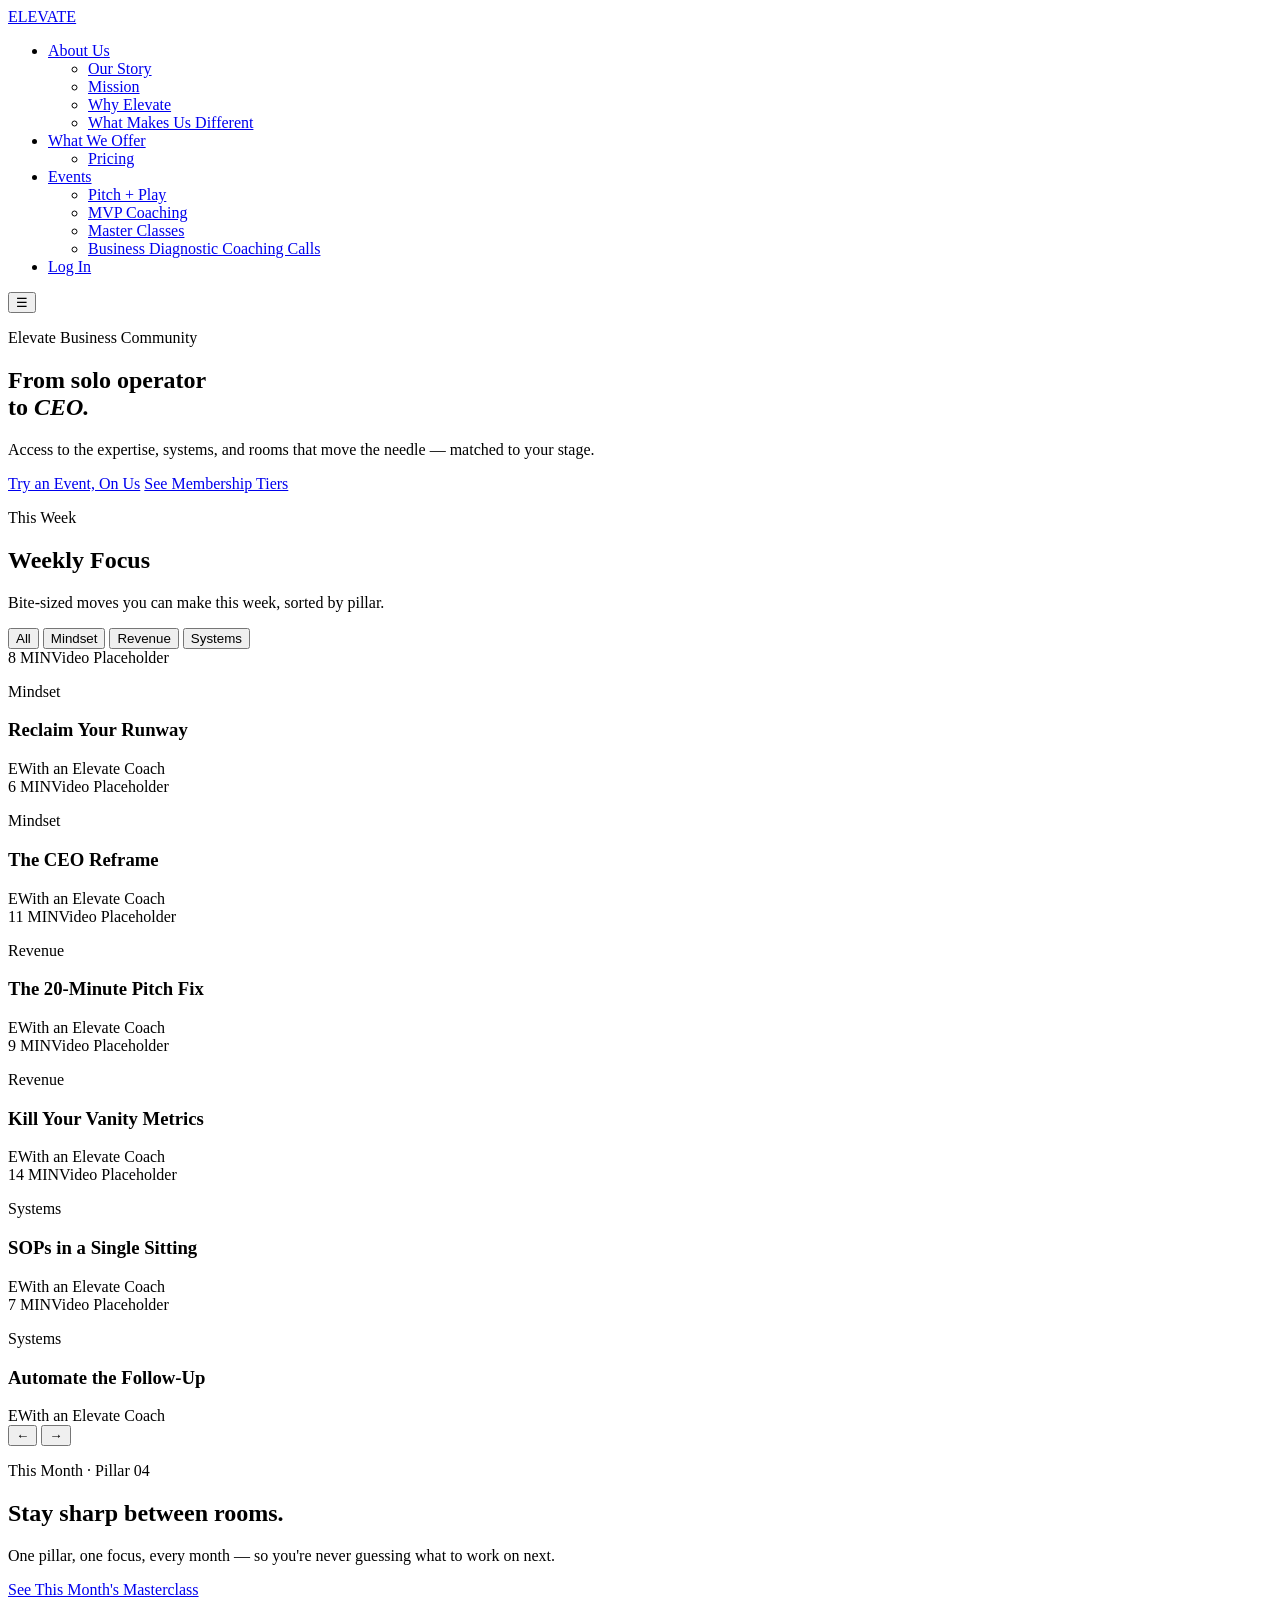
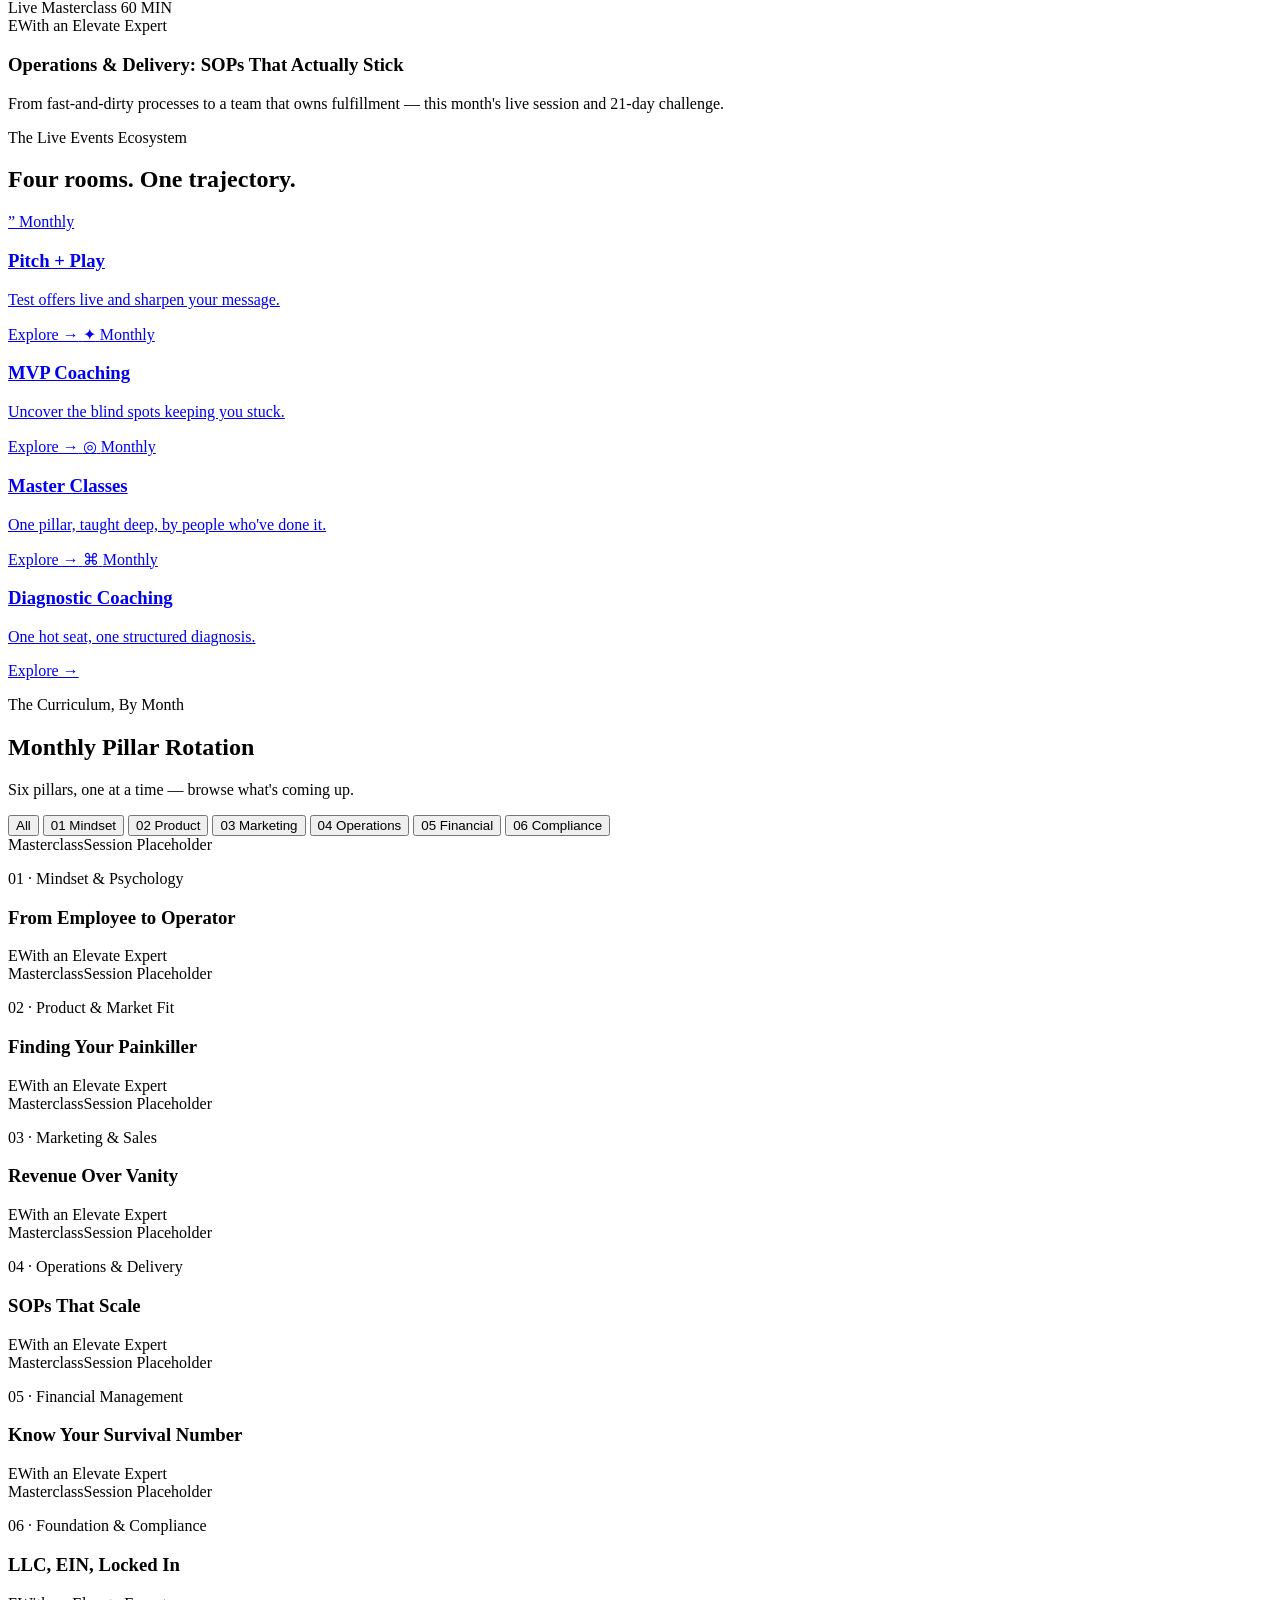
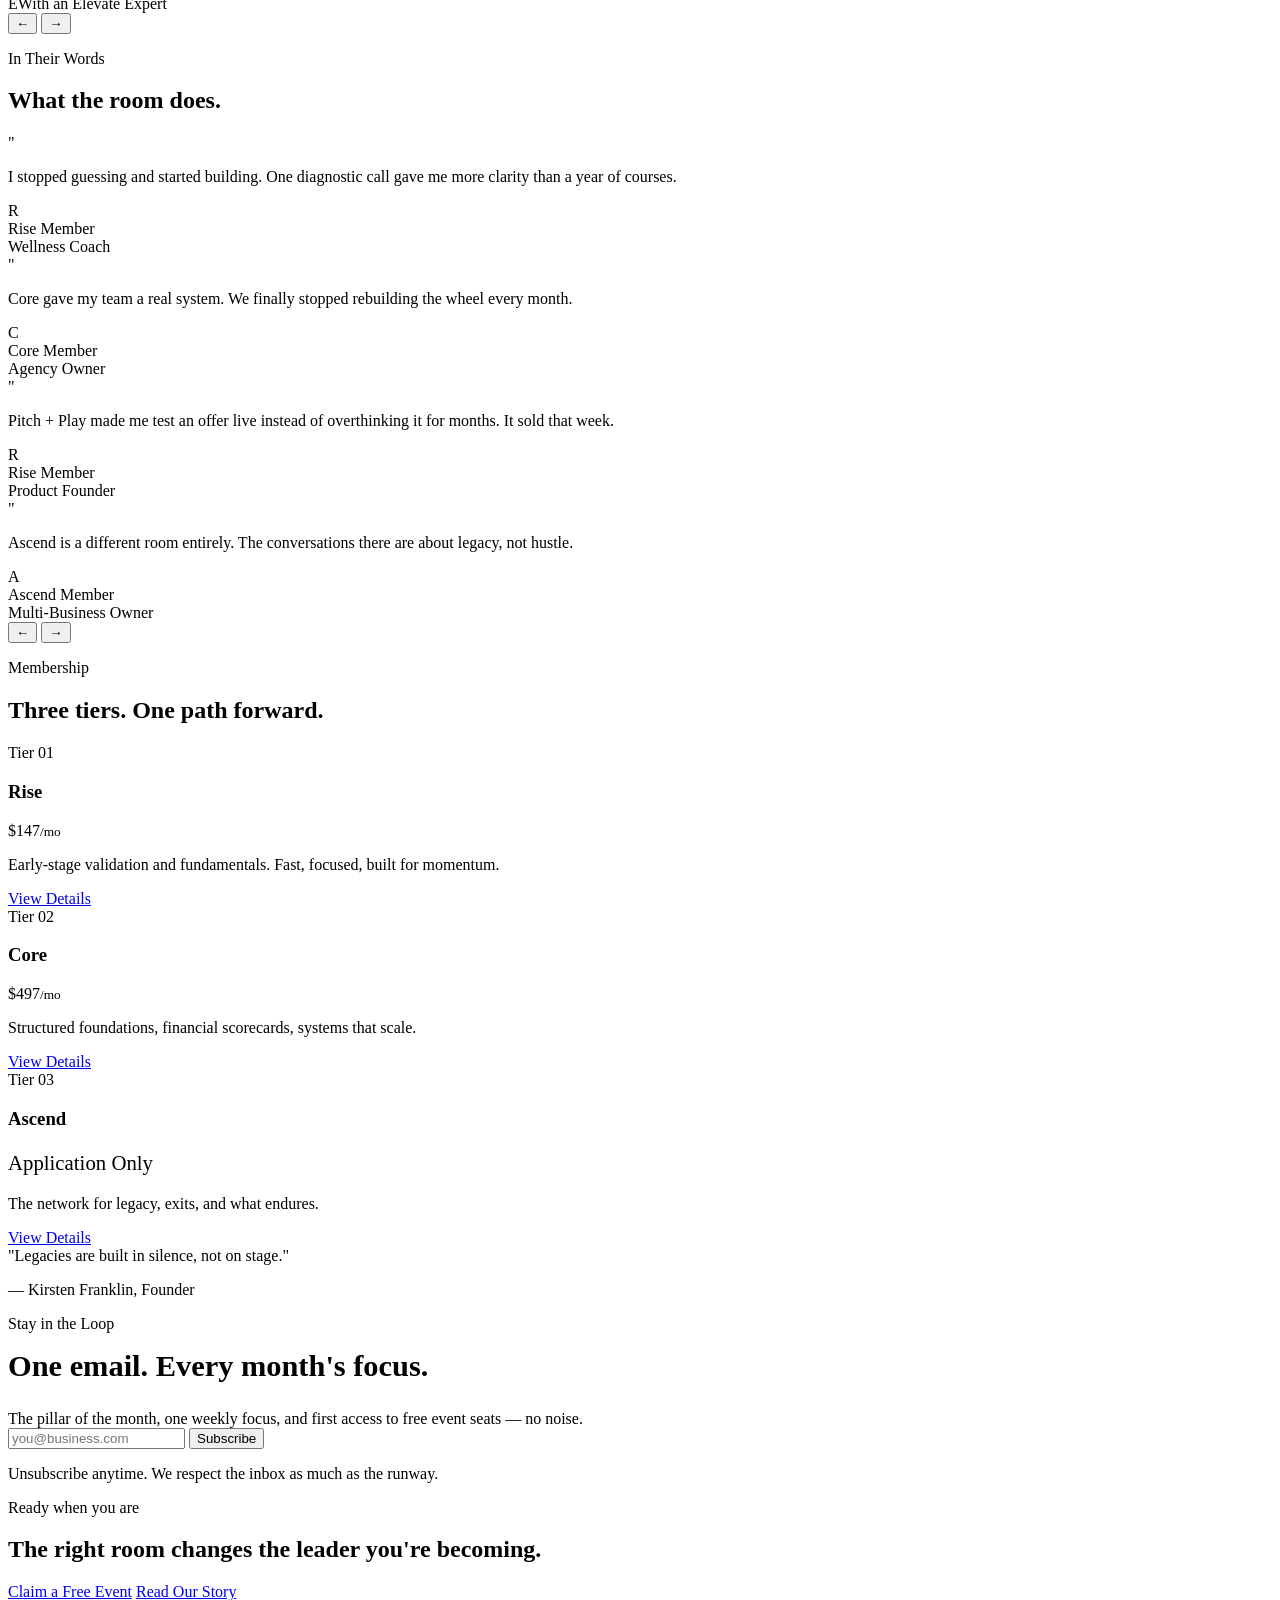
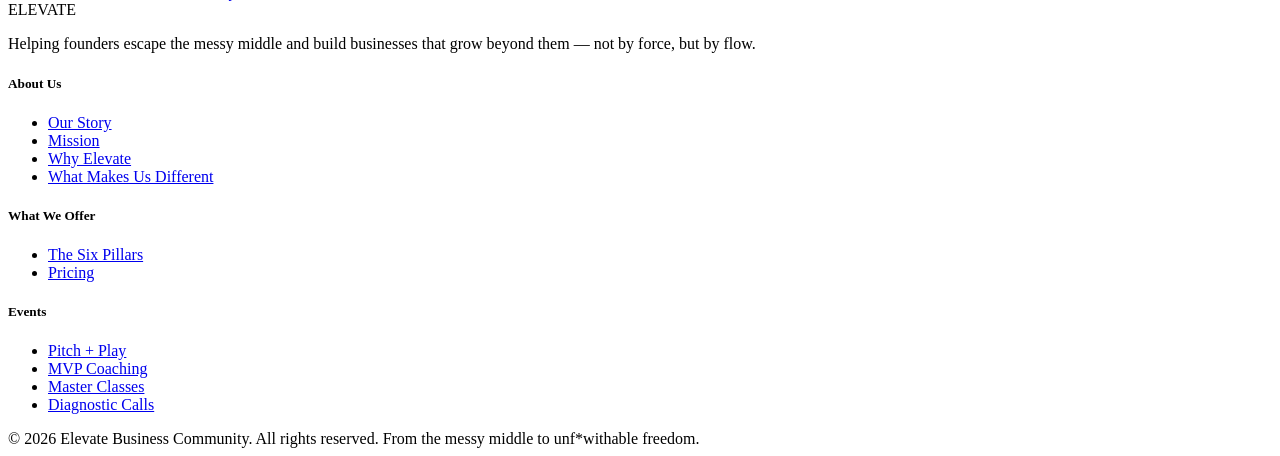
==== index.html @ 9ea92364 "Add files via upload" ====
<!DOCTYPE html>
<html lang="en">
<head>
<meta charset="UTF-8">
<meta name="viewport" content="width=device-width, initial-scale=1.0">
<title>Elevate Business Community — From Solo Operator to CEO</title>
<link rel="stylesheet" href="css/style.css">
</head>
<body>

<header>
  <nav>
    <a href="index.html" class="logo">ELEVATE</a>
    <ul class="nav-links">
      <li class="dropdown"><a href="about.html">About Us</a>
        <ul class="dropdown-menu">
          <li><a href="about.html#our-story">Our Story</a></li>
          <li><a href="about.html#mission">Mission</a></li>
          <li><a href="about.html#why-elevate">Why Elevate</a></li>
          <li><a href="about.html#what-makes-us-different">What Makes Us Different</a></li>
        </ul>
      </li>
      <li class="dropdown"><a href="offer.html">What We Offer</a>
        <ul class="dropdown-menu">
          <li><a href="offer.html#pricing">Pricing</a></li>
        </ul>
      </li>
      <li class="dropdown"><a href="events.html">Events</a>
        <ul class="dropdown-menu">
          <li><a href="events.html#pitch-play">Pitch + Play</a></li>
          <li><a href="events.html#mvp-coaching">MVP Coaching</a></li>
          <li><a href="events.html#master-classes">Master Classes</a></li>
          <li><a href="events.html#diagnostic-calls">Business Diagnostic Coaching Calls</a></li>
        </ul>
      </li>
      <li class="nav-right"><a href="login.html" class="btn btn-outline">Log In</a></li>
    </ul>
    <button class="mobile-toggle" aria-label="Toggle menu">☰</button>
  </nav>
</header>

<!-- HERO -->
<section class="hero">
  <div class="wrap">
    <p class="eyebrow hero-eyebrow">Elevate Business Community</p>
    <h1>From solo operator<br> to <em>CEO.</em></h1>
    <p class="hero-lede">Access to the expertise, systems, and rooms that move the needle — matched to your stage.</p>
    <div class="hero-cta">
      <a href="events.html" class="btn btn-gold">Try an Event, On Us</a>
      <a href="offer.html#pricing" class="btn btn-outline">See Membership Tiers</a>
    </div>
  </div>
</section>

<!-- WEEKLY FOCUS (carousel, screenshot-1 inspired) -->
<section class="section-depth reveal">
  <div class="wrap">
    <div class="section-head tight">
      <p class="eyebrow">This Week</p>
      <h2>Weekly Focus</h2>
      <p class="lede-short">Bite-sized moves you can make this week, sorted by pillar.</p>
    </div>

    <div class="pill-row" data-pill-group="weekly">
      <button class="pill active" data-filter="all">All</button>
      <button class="pill" data-filter="mindset">Mindset</button>
      <button class="pill" data-filter="revenue">Revenue</button>
      <button class="pill" data-filter="systems">Systems</button>
    </div>

    <div class="carousel-shell" data-carousel>
      <div class="carousel-track">
        <div class="media-card" data-belongs-to="weekly" data-category="mindset">
          <div class="media-thumb"><span class="media-badge">8 MIN</span><span>Video Placeholder</span></div>
          <div class="media-body">
            <p class="media-eyebrow">Mindset</p>
            <h3 class="media-title">Reclaim Your Runway</h3>
            <div class="media-person"><span class="avatar-dot">E</span><span class="p-name">With an Elevate Coach</span></div>
          </div>
        </div>
        <div class="media-card" data-belongs-to="weekly" data-category="mindset">
          <div class="media-thumb"><span class="media-badge">6 MIN</span><span>Video Placeholder</span></div>
          <div class="media-body">
            <p class="media-eyebrow">Mindset</p>
            <h3 class="media-title">The CEO Reframe</h3>
            <div class="media-person"><span class="avatar-dot">E</span><span class="p-name">With an Elevate Coach</span></div>
          </div>
        </div>
        <div class="media-card" data-belongs-to="weekly" data-category="revenue">
          <div class="media-thumb"><span class="media-badge">11 MIN</span><span>Video Placeholder</span></div>
          <div class="media-body">
            <p class="media-eyebrow">Revenue</p>
            <h3 class="media-title">The 20-Minute Pitch Fix</h3>
            <div class="media-person"><span class="avatar-dot">E</span><span class="p-name">With an Elevate Coach</span></div>
          </div>
        </div>
        <div class="media-card" data-belongs-to="weekly" data-category="revenue">
          <div class="media-thumb"><span class="media-badge">9 MIN</span><span>Video Placeholder</span></div>
          <div class="media-body">
            <p class="media-eyebrow">Revenue</p>
            <h3 class="media-title">Kill Your Vanity Metrics</h3>
            <div class="media-person"><span class="avatar-dot">E</span><span class="p-name">With an Elevate Coach</span></div>
          </div>
        </div>
        <div class="media-card" data-belongs-to="weekly" data-category="systems">
          <div class="media-thumb"><span class="media-badge">14 MIN</span><span>Video Placeholder</span></div>
          <div class="media-body">
            <p class="media-eyebrow">Systems</p>
            <h3 class="media-title">SOPs in a Single Sitting</h3>
            <div class="media-person"><span class="avatar-dot">E</span><span class="p-name">With an Elevate Coach</span></div>
          </div>
        </div>
        <div class="media-card" data-belongs-to="weekly" data-category="systems">
          <div class="media-thumb"><span class="media-badge">7 MIN</span><span>Video Placeholder</span></div>
          <div class="media-body">
            <p class="media-eyebrow">Systems</p>
            <h3 class="media-title">Automate the Follow-Up</h3>
            <div class="media-person"><span class="avatar-dot">E</span><span class="p-name">With an Elevate Coach</span></div>
          </div>
        </div>
      </div>
      <div class="carousel-nav">
        <button class="car-btn car-prev" aria-label="Scroll left">←</button>
        <button class="car-btn car-next" aria-label="Scroll right">→</button>
      </div>
    </div>
  </div>
</section>

<!-- MONTHLY SPOTLIGHT (split, screenshot-2 inspired) -->
<section class="section-dark reveal">
  <div class="wrap spotlight">
    <div class="spotlight-copy">
      <p class="eyebrow">This Month · Pillar 04</p>
      <h2>Stay sharp between rooms.</h2>
      <p>One pillar, one focus, every month — so you're never guessing what to work on next.</p>
      <a href="events.html#master-classes" class="btn btn-outline" style="margin-top:26px;">See This Month's Masterclass</a>
    </div>
    <div class="spotlight-card">
      <div class="spotlight-visual">
        <div class="spotlight-tags">
          <span class="tag-chip">Live Masterclass</span>
          <span class="tag-chip ghost">60 MIN</span>
        </div>
      </div>
      <div class="spotlight-info">
        <div class="media-person"><span class="avatar-dot">E</span><span class="p-name">With an Elevate Expert</span></div>
        <h3>Operations &amp; Delivery: SOPs That Actually Stick</h3>
        <p>From fast-and-dirty processes to a team that owns fulfillment — this month's live session and 21-day challenge.</p>
      </div>
    </div>
  </div>
</section>

<!-- EVENT MOSAIC -->
<section class="section-depth reveal">
  <div class="wrap">
    <div class="section-head tight">
      <p class="eyebrow">The Live Events Ecosystem</p>
      <h2>Four rooms. One trajectory.</h2>
    </div>

    <div class="mosaic">
      <a href="events.html#pitch-play" class="mosaic-card">
        <span class="mosaic-glyph">”</span>
        <span class="eyebrow m-eyebrow">Monthly</span>
        <h3>Pitch + Play</h3>
        <p>Test offers live and sharpen your message.</p>
        <span class="m-link">Explore →</span>
      </a>
      <a href="events.html#mvp-coaching" class="mosaic-card">
        <span class="mosaic-glyph">✦</span>
        <span class="eyebrow m-eyebrow">Monthly</span>
        <h3>MVP Coaching</h3>
        <p>Uncover the blind spots keeping you stuck.</p>
        <span class="m-link">Explore →</span>
      </a>
      <a href="events.html#master-classes" class="mosaic-card">
        <span class="mosaic-glyph">◎</span>
        <span class="eyebrow m-eyebrow">Monthly</span>
        <h3>Master Classes</h3>
        <p>One pillar, taught deep, by people who've done it.</p>
        <span class="m-link">Explore →</span>
      </a>
      <a href="events.html#diagnostic-calls" class="mosaic-card">
        <span class="mosaic-glyph">⌘</span>
        <span class="eyebrow m-eyebrow">Monthly</span>
        <h3>Diagnostic Coaching</h3>
        <p>One hot seat, one structured diagnosis.</p>
        <span class="m-link">Explore →</span>
      </a>
    </div>
  </div>
</section>

<!-- MONTHLY PILLAR CAROUSEL (screenshot-3 inspired) -->
<section class="section-mist reveal">
  <div class="wrap">
    <div class="section-head tight">
      <p class="eyebrow">The Curriculum, By Month</p>
      <h2>Monthly Pillar Rotation</h2>
      <p class="lede-short">Six pillars, one at a time — browse what's coming up.</p>
    </div>

    <div class="pill-row" data-pill-group="pillars">
      <button class="pill active" data-filter="all">All</button>
      <button class="pill" data-filter="p1">01 Mindset</button>
      <button class="pill" data-filter="p2">02 Product</button>
      <button class="pill" data-filter="p3">03 Marketing</button>
      <button class="pill" data-filter="p4">04 Operations</button>
      <button class="pill" data-filter="p5">05 Financial</button>
      <button class="pill" data-filter="p6">06 Compliance</button>
    </div>

    <div class="carousel-shell" data-carousel>
      <div class="carousel-track">
        <div class="media-card" data-belongs-to="pillars" data-category="p1">
          <div class="media-thumb"><span class="media-badge">Masterclass</span><span>Session Placeholder</span></div>
          <div class="media-body"><p class="media-eyebrow">01 · Mindset &amp; Psychology</p><h3 class="media-title">From Employee to Operator</h3><div class="media-person"><span class="avatar-dot">E</span><span class="p-name">With an Elevate Expert</span></div></div>
        </div>
        <div class="media-card" data-belongs-to="pillars" data-category="p2">
          <div class="media-thumb"><span class="media-badge">Masterclass</span><span>Session Placeholder</span></div>
          <div class="media-body"><p class="media-eyebrow">02 · Product &amp; Market Fit</p><h3 class="media-title">Finding Your Painkiller</h3><div class="media-person"><span class="avatar-dot">E</span><span class="p-name">With an Elevate Expert</span></div></div>
        </div>
        <div class="media-card" data-belongs-to="pillars" data-category="p3">
          <div class="media-thumb"><span class="media-badge">Masterclass</span><span>Session Placeholder</span></div>
          <div class="media-body"><p class="media-eyebrow">03 · Marketing &amp; Sales</p><h3 class="media-title">Revenue Over Vanity</h3><div class="media-person"><span class="avatar-dot">E</span><span class="p-name">With an Elevate Expert</span></div></div>
        </div>
        <div class="media-card" data-belongs-to="pillars" data-category="p4">
          <div class="media-thumb"><span class="media-badge">Masterclass</span><span>Session Placeholder</span></div>
          <div class="media-body"><p class="media-eyebrow">04 · Operations &amp; Delivery</p><h3 class="media-title">SOPs That Scale</h3><div class="media-person"><span class="avatar-dot">E</span><span class="p-name">With an Elevate Expert</span></div></div>
        </div>
        <div class="media-card" data-belongs-to="pillars" data-category="p5">
          <div class="media-thumb"><span class="media-badge">Masterclass</span><span>Session Placeholder</span></div>
          <div class="media-body"><p class="media-eyebrow">05 · Financial Management</p><h3 class="media-title">Know Your Survival Number</h3><div class="media-person"><span class="avatar-dot">E</span><span class="p-name">With an Elevate Expert</span></div></div>
        </div>
        <div class="media-card" data-belongs-to="pillars" data-category="p6">
          <div class="media-thumb"><span class="media-badge">Masterclass</span><span>Session Placeholder</span></div>
          <div class="media-body"><p class="media-eyebrow">06 · Foundation &amp; Compliance</p><h3 class="media-title">LLC, EIN, Locked In</h3><div class="media-person"><span class="avatar-dot">E</span><span class="p-name">With an Elevate Expert</span></div></div>
        </div>
      </div>
      <div class="carousel-nav">
        <button class="car-btn car-prev" aria-label="Scroll left">←</button>
        <button class="car-btn car-next" aria-label="Scroll right">→</button>
      </div>
    </div>
  </div>
</section>

<!-- TESTIMONIALS -->
<section class="section-dark reveal">
  <div class="wrap">
    <div class="section-head tight">
      <p class="eyebrow">In Their Words</p>
      <h2>What the room does.</h2>
    </div>
    <div class="carousel-shell" data-carousel>
      <div class="carousel-track">
        <div class="testi-card">
          <span class="testi-mark">"</span>
          <p class="quote">I stopped guessing and started building. One diagnostic call gave me more clarity than a year of courses.</p>
          <div class="testi-person"><span class="avatar-dot">R</span><div><div class="p-name">Rise Member</div><div class="p-role">Wellness Coach</div></div></div>
        </div>
        <div class="testi-card">
          <span class="testi-mark">"</span>
          <p class="quote">Core gave my team a real system. We finally stopped rebuilding the wheel every month.</p>
          <div class="testi-person"><span class="avatar-dot">C</span><div><div class="p-name">Core Member</div><div class="p-role">Agency Owner</div></div></div>
        </div>
        <div class="testi-card">
          <span class="testi-mark">"</span>
          <p class="quote">Pitch + Play made me test an offer live instead of overthinking it for months. It sold that week.</p>
          <div class="testi-person"><span class="avatar-dot">R</span><div><div class="p-name">Rise Member</div><div class="p-role">Product Founder</div></div></div>
        </div>
        <div class="testi-card">
          <span class="testi-mark">"</span>
          <p class="quote">Ascend is a different room entirely. The conversations there are about legacy, not hustle.</p>
          <div class="testi-person"><span class="avatar-dot">A</span><div><div class="p-name">Ascend Member</div><div class="p-role">Multi-Business Owner</div></div></div>
        </div>
      </div>
      <div class="carousel-nav">
        <button class="car-btn car-prev" aria-label="Scroll left">←</button>
        <button class="car-btn car-next" aria-label="Scroll right">→</button>
      </div>
    </div>
  </div>
</section>

<!-- TIERS SNAPSHOT -->
<section class="section-depth reveal">
  <div class="wrap">
    <div class="section-head tight">
      <p class="eyebrow">Membership</p>
      <h2>Three tiers. One path forward.</h2>
    </div>

    <div class="tiers">
      <div class="tier-card">
        <span class="tier-num">Tier 01</span>
        <h3>Rise</h3>
        <p class="tier-price">$147<small>/mo</small></p>
        <p class="tier-desc">Early-stage validation and fundamentals. Fast, focused, built for momentum.</p>
        <a href="offer.html#pricing" class="btn btn-outline">View Details</a>
      </div>
      <div class="tier-card featured">
        <span class="tier-num">Tier 02</span>
        <h3>Core</h3>
        <p class="tier-price">$497<small>/mo</small></p>
        <p class="tier-desc">Structured foundations, financial scorecards, systems that scale.</p>
        <a href="offer.html#pricing" class="btn btn-gold">View Details</a>
      </div>
      <div class="tier-card">
        <span class="tier-num">Tier 03</span>
        <h3>Ascend</h3>
        <p class="tier-price" style="font-size:1.3rem;">Application Only</p>
        <p class="tier-desc">The network for legacy, exits, and what endures.</p>
        <a href="offer.html#pricing" class="btn btn-outline">View Details</a>
      </div>
    </div>
  </div>
</section>

<!-- QUOTE -->
<section class="quote-band reveal">
  <div class="wrap">
    <span class="quote-script">"Legacies are built in silence, not on stage."</span>
    <p class="attribution">— Kirsten Franklin, Founder</p>
  </div>
</section>

<!-- NEWSLETTER -->
<section class="newsletter reveal">
  <div class="wrap newsletter-inner">
    <p class="eyebrow">Stay in the Loop</p>
    <h2 style="margin-top:14px; font-size:1.9rem;">One email. Every month's focus.</h2>
    <p class="lede-short" style="margin:14px auto 0;">The pillar of the month, one weekly focus, and first access to free event seats — no noise.</p>
    <form class="newsletter-form" onsubmit="return false;">
      <input type="email" placeholder="you@business.com" required aria-label="Email address">
      <button type="submit" class="btn btn-gold">Subscribe</button>
    </form>
    <p class="newsletter-note">Unsubscribe anytime. We respect the inbox as much as the runway.</p>
  </div>
</section>

<!-- CTA -->
<section class="cta-band reveal">
  <div class="wrap">
    <p class="eyebrow">Ready when you are</p>
    <h2>The right room changes the leader you're becoming.</h2>
    <div class="cta-buttons">
      <a href="events.html" class="btn btn-gold">Claim a Free Event</a>
      <a href="about.html#our-story" class="btn btn-outline">Read Our Story</a>
    </div>
  </div>
</section>

<footer>
  <div class="wrap">
    <div class="footer-grid">
      <div>
        <div class="footer-logo">ELEVATE</div>
        <p class="footer-tag">Helping founders escape the messy middle and build businesses that grow beyond them — not by force, but by flow.</p>
      </div>
      <div class="footer-col">
        <h5>About Us</h5>
        <ul>
          <li><a href="about.html#our-story">Our Story</a></li>
          <li><a href="about.html#mission">Mission</a></li>
          <li><a href="about.html#why-elevate">Why Elevate</a></li>
          <li><a href="about.html#what-makes-us-different">What Makes Us Different</a></li>
        </ul>
      </div>
      <div class="footer-col">
        <h5>What We Offer</h5>
        <ul>
          <li><a href="offer.html">The Six Pillars</a></li>
          <li><a href="offer.html#pricing">Pricing</a></li>
        </ul>
      </div>
      <div class="footer-col">
        <h5>Events</h5>
        <ul>
          <li><a href="events.html#pitch-play">Pitch + Play</a></li>
          <li><a href="events.html#mvp-coaching">MVP Coaching</a></li>
          <li><a href="events.html#master-classes">Master Classes</a></li>
          <li><a href="events.html#diagnostic-calls">Diagnostic Calls</a></li>
        </ul>
      </div>
    </div>
    <div class="footer-bottom">
      <span>© 2026 Elevate Business Community. All rights reserved.</span>
      <span>From the messy middle to unf*withable freedom.</span>
    </div>
  </div>
</footer>

<script src="js/main.js"></script>
</body>
</html>
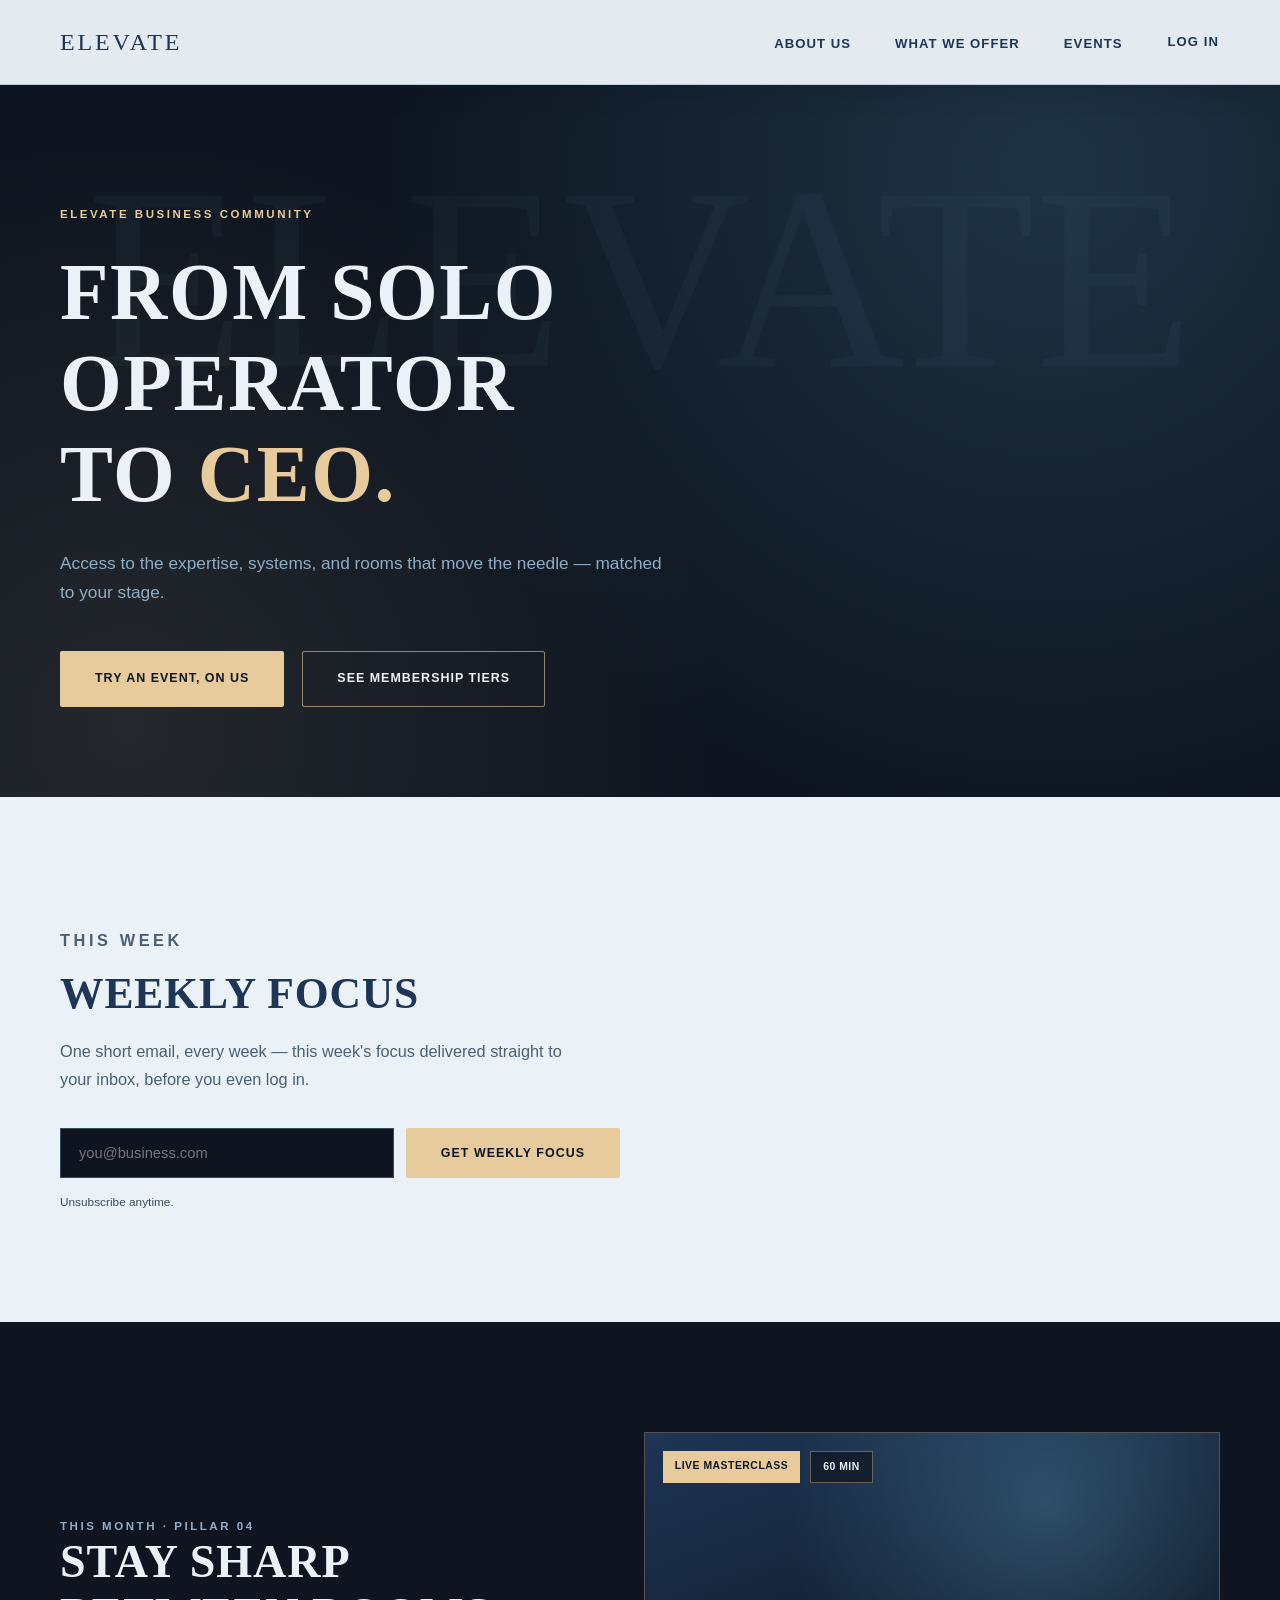
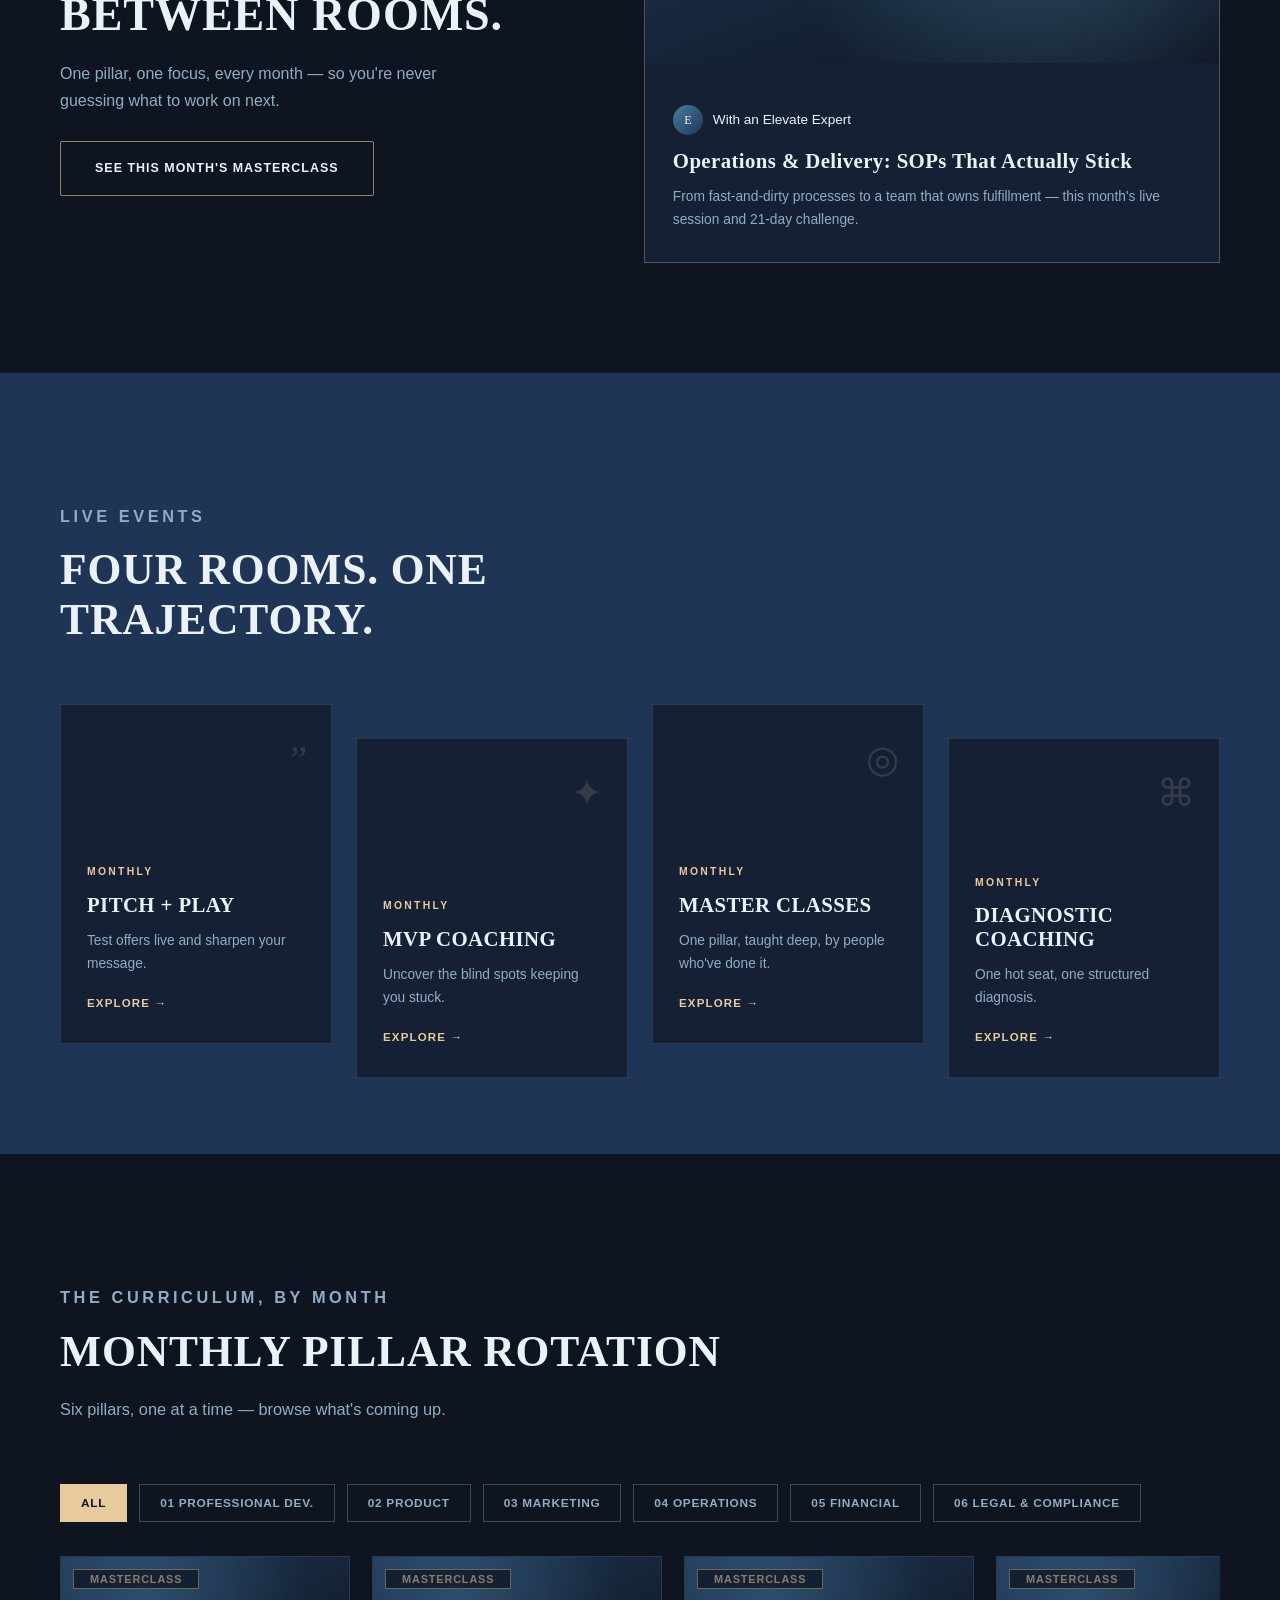
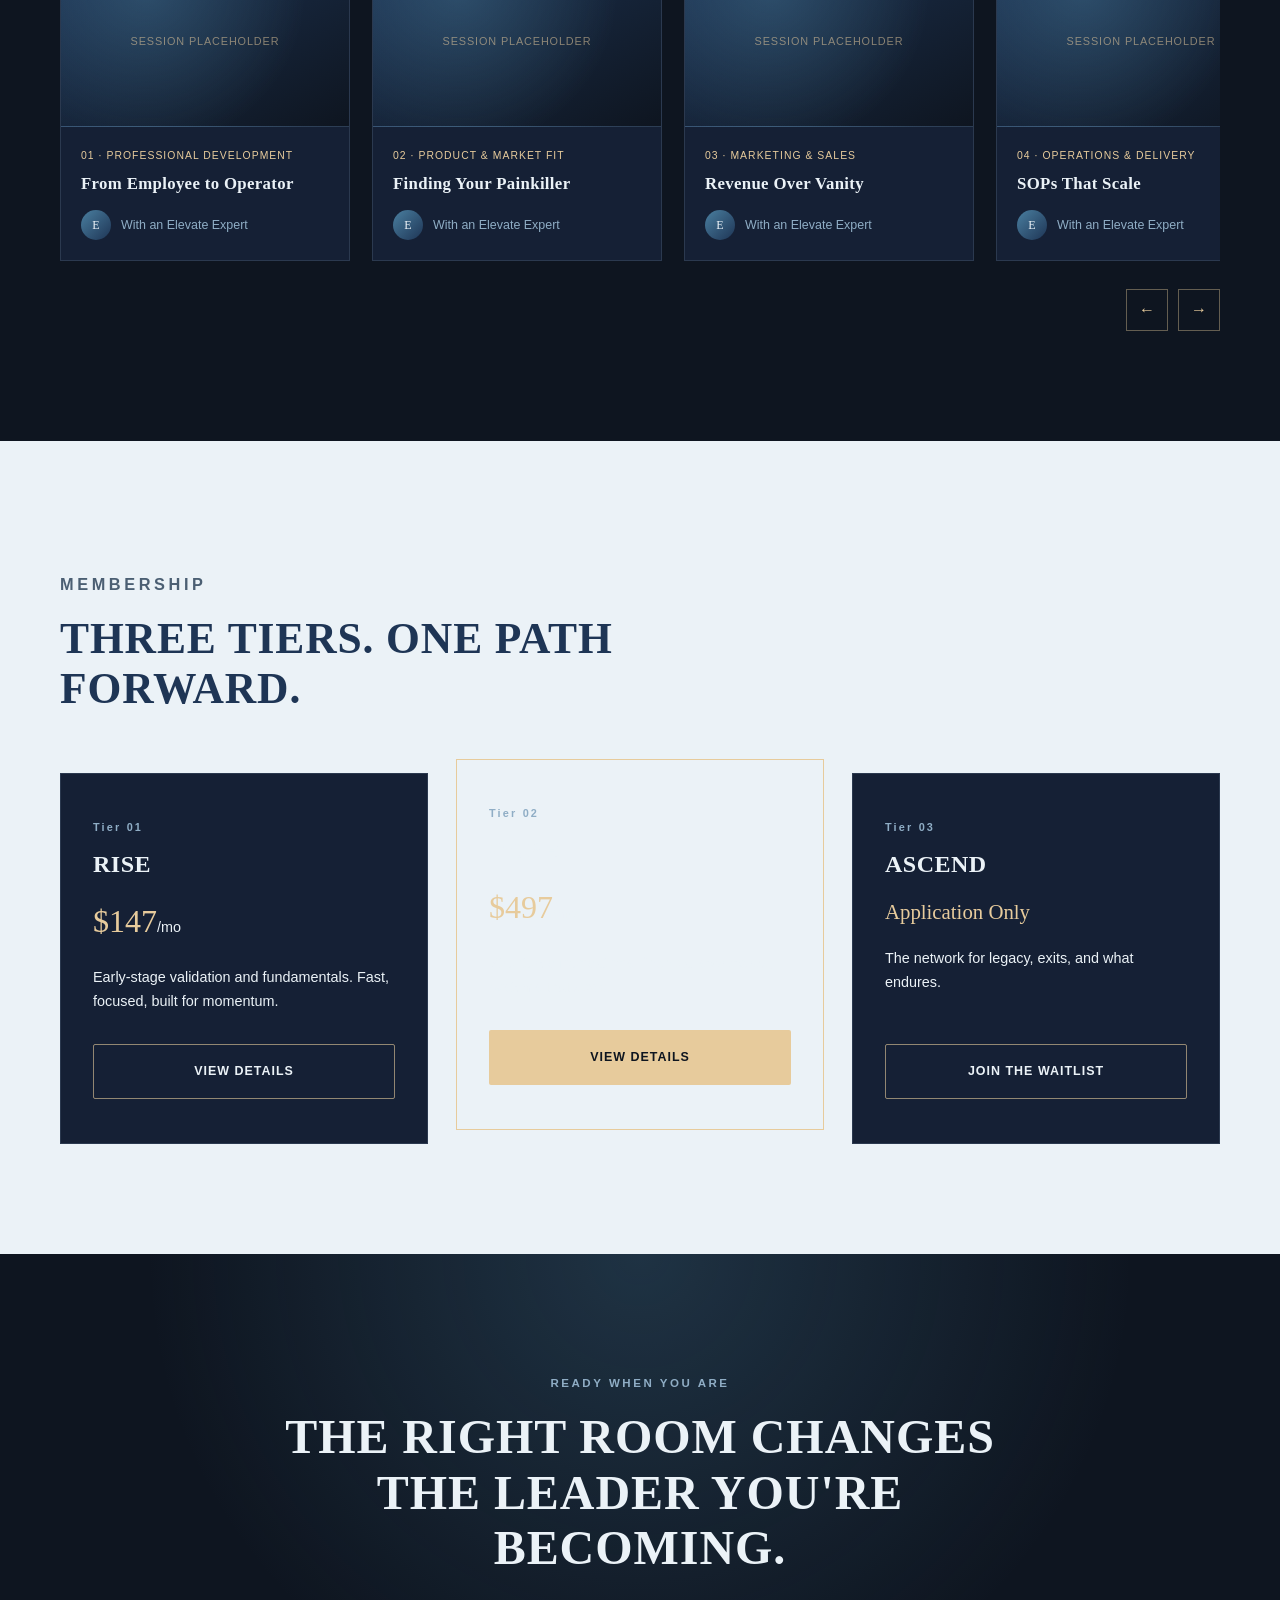
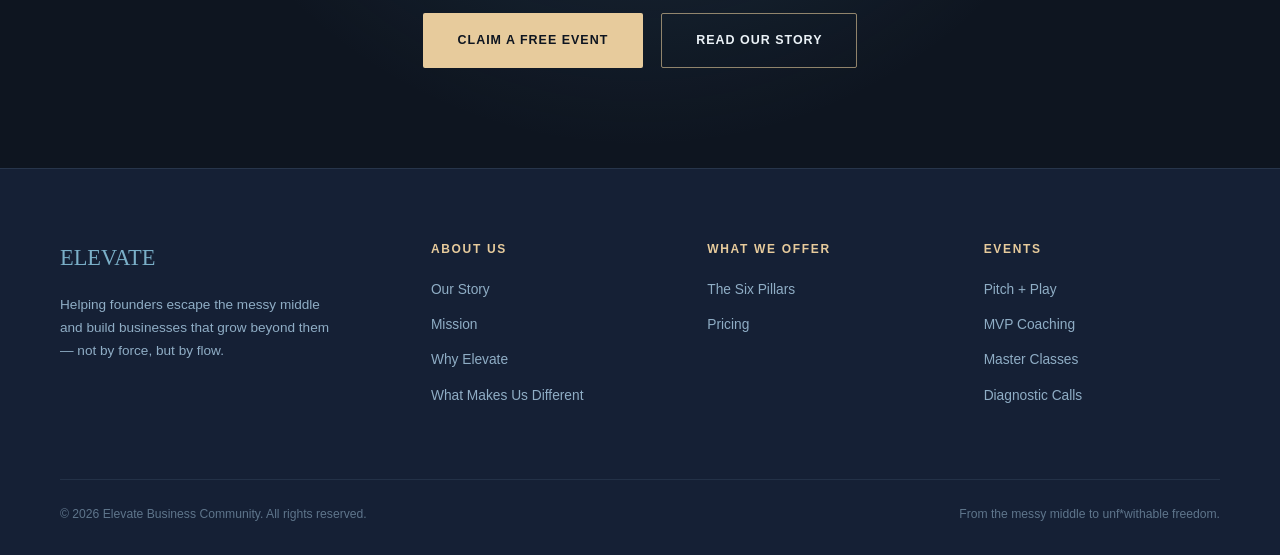
==== commit 4f1d59b8: "redesigned completely based on meeting" ====
--- a/index.html
+++ b/index.html
@@ -4,7 +4,7 @@
 <meta charset="UTF-8">
 <meta name="viewport" content="width=device-width, initial-scale=1.0">
 <title>Elevate Business Community — From Solo Operator to CEO</title>
-<link rel="stylesheet" href="css/style.css">
+<link rel="stylesheet" href="style.css">
 </head>
 <body>
 
@@ -33,7 +33,7 @@
           <li><a href="events.html#diagnostic-calls">Business Diagnostic Coaching Calls</a></li>
         </ul>
       </li>
-      <li class="nav-right"><a href="login.html" class="btn btn-outline">Log In</a></li>
+      <li class="nav-right"><a href="login.html" class="btn btn-nav">Log In</a></li>
     </ul>
     <button class="mobile-toggle" aria-label="Toggle menu">☰</button>
   </nav>
@@ -52,78 +52,19 @@
   </div>
 </section>
 
-<!-- WEEKLY FOCUS (carousel, screenshot-1 inspired) -->
-<section class="section-depth reveal">
-  <div class="wrap">
-    <div class="section-head tight">
+<!-- WEEKLY FOCUS (now newsletter signup) -->
+<section class="section-mist reveal">
+  <div class="wrap">
+    <div class="section-head tight" style="margin-bottom:0;">
       <p class="eyebrow">This Week</p>
       <h2>Weekly Focus</h2>
-      <p class="lede-short">Bite-sized moves you can make this week, sorted by pillar.</p>
-    </div>
-
-    <div class="pill-row" data-pill-group="weekly">
-      <button class="pill active" data-filter="all">All</button>
-      <button class="pill" data-filter="mindset">Mindset</button>
-      <button class="pill" data-filter="revenue">Revenue</button>
-      <button class="pill" data-filter="systems">Systems</button>
-    </div>
-
-    <div class="carousel-shell" data-carousel>
-      <div class="carousel-track">
-        <div class="media-card" data-belongs-to="weekly" data-category="mindset">
-          <div class="media-thumb"><span class="media-badge">8 MIN</span><span>Video Placeholder</span></div>
-          <div class="media-body">
-            <p class="media-eyebrow">Mindset</p>
-            <h3 class="media-title">Reclaim Your Runway</h3>
-            <div class="media-person"><span class="avatar-dot">E</span><span class="p-name">With an Elevate Coach</span></div>
-          </div>
-        </div>
-        <div class="media-card" data-belongs-to="weekly" data-category="mindset">
-          <div class="media-thumb"><span class="media-badge">6 MIN</span><span>Video Placeholder</span></div>
-          <div class="media-body">
-            <p class="media-eyebrow">Mindset</p>
-            <h3 class="media-title">The CEO Reframe</h3>
-            <div class="media-person"><span class="avatar-dot">E</span><span class="p-name">With an Elevate Coach</span></div>
-          </div>
-        </div>
-        <div class="media-card" data-belongs-to="weekly" data-category="revenue">
-          <div class="media-thumb"><span class="media-badge">11 MIN</span><span>Video Placeholder</span></div>
-          <div class="media-body">
-            <p class="media-eyebrow">Revenue</p>
-            <h3 class="media-title">The 20-Minute Pitch Fix</h3>
-            <div class="media-person"><span class="avatar-dot">E</span><span class="p-name">With an Elevate Coach</span></div>
-          </div>
-        </div>
-        <div class="media-card" data-belongs-to="weekly" data-category="revenue">
-          <div class="media-thumb"><span class="media-badge">9 MIN</span><span>Video Placeholder</span></div>
-          <div class="media-body">
-            <p class="media-eyebrow">Revenue</p>
-            <h3 class="media-title">Kill Your Vanity Metrics</h3>
-            <div class="media-person"><span class="avatar-dot">E</span><span class="p-name">With an Elevate Coach</span></div>
-          </div>
-        </div>
-        <div class="media-card" data-belongs-to="weekly" data-category="systems">
-          <div class="media-thumb"><span class="media-badge">14 MIN</span><span>Video Placeholder</span></div>
-          <div class="media-body">
-            <p class="media-eyebrow">Systems</p>
-            <h3 class="media-title">SOPs in a Single Sitting</h3>
-            <div class="media-person"><span class="avatar-dot">E</span><span class="p-name">With an Elevate Coach</span></div>
-          </div>
-        </div>
-        <div class="media-card" data-belongs-to="weekly" data-category="systems">
-          <div class="media-thumb"><span class="media-badge">7 MIN</span><span>Video Placeholder</span></div>
-          <div class="media-body">
-            <p class="media-eyebrow">Systems</p>
-            <h3 class="media-title">Automate the Follow-Up</h3>
-            <div class="media-person"><span class="avatar-dot">E</span><span class="p-name">With an Elevate Coach</span></div>
-          </div>
-        </div>
-      </div>
-      <div class="carousel-nav">
-        <button class="car-btn car-prev" aria-label="Scroll left">←</button>
-        <button class="car-btn car-next" aria-label="Scroll right">→</button>
-      </div>
-    </div>
+      <p class="lede-short">One short email, every week — this week's focus delivered straight to your inbox, before you even log in.</p>
+    </div>
+    <form class="newsletter-form" style="margin-top:34px; max-width:560px; justify-content:flex-start;" onsubmit="return false;">
+      <input type="email" placeholder="you@business.com" required aria-label="Email address">
+      <button type="submit" class="btn btn-gold">Get Weekly Focus</button>
+    </form>
+    <p class="newsletter-note" style="margin-top:14px;">Unsubscribe anytime.</p>
   </div>
 </section>
 
@@ -153,10 +94,10 @@
 </section>
 
 <!-- EVENT MOSAIC -->
-<section class="section-depth reveal">
+<section class="section-inky reveal">
   <div class="wrap">
     <div class="section-head tight">
-      <p class="eyebrow">The Live Events Ecosystem</p>
+      <p class="eyebrow">Live Events</p>
       <h2>Four rooms. One trajectory.</h2>
     </div>
 
@@ -194,7 +135,7 @@
 </section>
 
 <!-- MONTHLY PILLAR CAROUSEL (screenshot-3 inspired) -->
-<section class="section-mist reveal">
+<section class="section-dark reveal">
   <div class="wrap">
     <div class="section-head tight">
       <p class="eyebrow">The Curriculum, By Month</p>
@@ -204,19 +145,19 @@
 
     <div class="pill-row" data-pill-group="pillars">
       <button class="pill active" data-filter="all">All</button>
-      <button class="pill" data-filter="p1">01 Mindset</button>
+      <button class="pill" data-filter="p1">01 Professional Dev.</button>
       <button class="pill" data-filter="p2">02 Product</button>
       <button class="pill" data-filter="p3">03 Marketing</button>
       <button class="pill" data-filter="p4">04 Operations</button>
       <button class="pill" data-filter="p5">05 Financial</button>
-      <button class="pill" data-filter="p6">06 Compliance</button>
+      <button class="pill" data-filter="p6">06 Legal &amp; Compliance</button>
     </div>
 
     <div class="carousel-shell" data-carousel>
       <div class="carousel-track">
         <div class="media-card" data-belongs-to="pillars" data-category="p1">
           <div class="media-thumb"><span class="media-badge">Masterclass</span><span>Session Placeholder</span></div>
-          <div class="media-body"><p class="media-eyebrow">01 · Mindset &amp; Psychology</p><h3 class="media-title">From Employee to Operator</h3><div class="media-person"><span class="avatar-dot">E</span><span class="p-name">With an Elevate Expert</span></div></div>
+          <div class="media-body"><p class="media-eyebrow">01 · Professional Development</p><h3 class="media-title">From Employee to Operator</h3><div class="media-person"><span class="avatar-dot">E</span><span class="p-name">With an Elevate Expert</span></div></div>
         </div>
         <div class="media-card" data-belongs-to="pillars" data-category="p2">
           <div class="media-thumb"><span class="media-badge">Masterclass</span><span>Session Placeholder</span></div>
@@ -236,7 +177,7 @@
         </div>
         <div class="media-card" data-belongs-to="pillars" data-category="p6">
           <div class="media-thumb"><span class="media-badge">Masterclass</span><span>Session Placeholder</span></div>
-          <div class="media-body"><p class="media-eyebrow">06 · Foundation &amp; Compliance</p><h3 class="media-title">LLC, EIN, Locked In</h3><div class="media-person"><span class="avatar-dot">E</span><span class="p-name">With an Elevate Expert</span></div></div>
+          <div class="media-body"><p class="media-eyebrow">06 · Legal &amp; Compliance</p><h3 class="media-title">LLC, EIN, Locked In</h3><div class="media-person"><span class="avatar-dot">E</span><span class="p-name">With an Elevate Expert</span></div></div>
         </div>
       </div>
       <div class="carousel-nav">
@@ -247,46 +188,8 @@
   </div>
 </section>
 
-<!-- TESTIMONIALS -->
-<section class="section-dark reveal">
-  <div class="wrap">
-    <div class="section-head tight">
-      <p class="eyebrow">In Their Words</p>
-      <h2>What the room does.</h2>
-    </div>
-    <div class="carousel-shell" data-carousel>
-      <div class="carousel-track">
-        <div class="testi-card">
-          <span class="testi-mark">"</span>
-          <p class="quote">I stopped guessing and started building. One diagnostic call gave me more clarity than a year of courses.</p>
-          <div class="testi-person"><span class="avatar-dot">R</span><div><div class="p-name">Rise Member</div><div class="p-role">Wellness Coach</div></div></div>
-        </div>
-        <div class="testi-card">
-          <span class="testi-mark">"</span>
-          <p class="quote">Core gave my team a real system. We finally stopped rebuilding the wheel every month.</p>
-          <div class="testi-person"><span class="avatar-dot">C</span><div><div class="p-name">Core Member</div><div class="p-role">Agency Owner</div></div></div>
-        </div>
-        <div class="testi-card">
-          <span class="testi-mark">"</span>
-          <p class="quote">Pitch + Play made me test an offer live instead of overthinking it for months. It sold that week.</p>
-          <div class="testi-person"><span class="avatar-dot">R</span><div><div class="p-name">Rise Member</div><div class="p-role">Product Founder</div></div></div>
-        </div>
-        <div class="testi-card">
-          <span class="testi-mark">"</span>
-          <p class="quote">Ascend is a different room entirely. The conversations there are about legacy, not hustle.</p>
-          <div class="testi-person"><span class="avatar-dot">A</span><div><div class="p-name">Ascend Member</div><div class="p-role">Multi-Business Owner</div></div></div>
-        </div>
-      </div>
-      <div class="carousel-nav">
-        <button class="car-btn car-prev" aria-label="Scroll left">←</button>
-        <button class="car-btn car-next" aria-label="Scroll right">→</button>
-      </div>
-    </div>
-  </div>
-</section>
-
 <!-- TIERS SNAPSHOT -->
-<section class="section-depth reveal">
+<section class="section-mist reveal">
   <div class="wrap">
     <div class="section-head tight">
       <p class="eyebrow">Membership</p>
@@ -297,47 +200,25 @@
       <div class="tier-card">
         <span class="tier-num">Tier 01</span>
         <h3>Rise</h3>
-        <p class="tier-price">$147<small>/mo</small></p>
-        <p class="tier-desc">Early-stage validation and fundamentals. Fast, focused, built for momentum.</p>
+        <p class="tier-price", style="color:var(--electrum)">$147<small>/mo</small></p>
+        <p class="tier-desc", style="color: var(--mist);">Early-stage validation and fundamentals. Fast, focused, built for momentum.</p>
         <a href="offer.html#pricing" class="btn btn-outline">View Details</a>
       </div>
       <div class="tier-card featured">
         <span class="tier-num">Tier 02</span>
         <h3>Core</h3>
-        <p class="tier-price">$497<small>/mo</small></p>
-        <p class="tier-desc">Structured foundations, financial scorecards, systems that scale.</p>
+        <p class="tier-price", style="color:var(--electrum);">$497<small>/mo</small></p>
+        <p class="tier-desc", style="color: var(--mist);">Structured foundations, financial scorecards, systems that scale.</p>
         <a href="offer.html#pricing" class="btn btn-gold">View Details</a>
       </div>
       <div class="tier-card">
         <span class="tier-num">Tier 03</span>
         <h3>Ascend</h3>
-        <p class="tier-price" style="font-size:1.3rem;">Application Only</p>
-        <p class="tier-desc">The network for legacy, exits, and what endures.</p>
-        <a href="offer.html#pricing" class="btn btn-outline">View Details</a>
-      </div>
-    </div>
-  </div>
-</section>
-
-<!-- QUOTE -->
-<section class="quote-band reveal">
-  <div class="wrap">
-    <span class="quote-script">"Legacies are built in silence, not on stage."</span>
-    <p class="attribution">— Kirsten Franklin, Founder</p>
-  </div>
-</section>
-
-<!-- NEWSLETTER -->
-<section class="newsletter reveal">
-  <div class="wrap newsletter-inner">
-    <p class="eyebrow">Stay in the Loop</p>
-    <h2 style="margin-top:14px; font-size:1.9rem;">One email. Every month's focus.</h2>
-    <p class="lede-short" style="margin:14px auto 0;">The pillar of the month, one weekly focus, and first access to free event seats — no noise.</p>
-    <form class="newsletter-form" onsubmit="return false;">
-      <input type="email" placeholder="you@business.com" required aria-label="Email address">
-      <button type="submit" class="btn btn-gold">Subscribe</button>
-    </form>
-    <p class="newsletter-note">Unsubscribe anytime. We respect the inbox as much as the runway.</p>
+        <p class="tier-price" style="font-size:1.3rem; color:var(--electrum);"">Application Only</p>
+        <p class="tier-desc", style="color: var(--mist);">The network for legacy, exits, and what endures.</p>
+        <a href="offer.html#pricing" class="btn btn-outline">Join the Waitlist</a>
+      </div>
+    </div>
   </div>
 </section>
 
@@ -393,6 +274,6 @@
   </div>
 </footer>
 
-<script src="js/main.js"></script>
+<script src="main.js"></script>
 </body>
-</html>
+</html>
--- a/style.css
+++ b/style.css
@@ -0,0 +1,938 @@
+@import url('https://fonts.googleapis.com/css2?family=Playfair+Display+SC:wght@700;900&family=Montserrat:wght@300;400;500;600;700&family=EB+Garamond:ital@0;1&family=Cormorant+Garamond:ital,wght@1,300;1,400&display=swap');
+
+:root{
+  --deep-navy:#0E1520;
+  --navy-depth:#152035;
+  --inky-blue:#1E3555;
+  --chambray:#4A7FA0;
+  --sky-blue:#7AAFC8;
+  --chambray-mist:#8FADC5;
+  --mist:#EBF2F7;
+  --electrum:#E7CB9C;
+
+  --font-display:'Playfair Display SC', serif;
+  --font-sub:'Montserrat', sans-serif;
+  --font-body:'Montserrat', sans-serif;
+  --font-quote:'EB Garamond', serif;
+  --font-script:'Cormorant Garamond', serif;
+
+  --max-w: 1240px;
+}
+
+*{margin:0;padding:0;box-sizing:border-box;}
+
+html{scroll-behavior:smooth;}
+
+body{
+  background:var(--deep-navy);
+  color:var(--mist);
+  font-family:var(--font-body);
+  font-weight:300;
+  line-height:1.7;
+  -webkit-font-smoothing:antialiased;
+  overflow-x:hidden;
+}
+
+a{color:inherit;text-decoration:none;}
+ul{list-style:none;}
+img{max-width:100%;display:block;}
+
+h1,h2,h3,h4{
+  font-family:var(--font-display);
+  font-weight:700;
+  font-style:normal !important;
+  letter-spacing:0.02em;
+  line-height:1.15;
+  text-transform:uppercase;
+}
+
+.eyebrow{
+  font-family:var(--font-sub);
+  font-weight:600;
+  letter-spacing:0.22em;
+  text-transform:uppercase;
+  font-size:0.72rem;
+  color:var(--electrum);
+}
+
+.section-sub{
+  font-family:var(--font-sub);
+  font-weight:600;
+  letter-spacing:0.03em;
+}
+
+.quote{
+  font-family:var(--font-quote);
+  font-style:normal;
+  font-size:15pt;
+  color:rgba(143,173,197,0.45);
+}
+
+.quote-script{
+  font-family:var(--font-script);
+  font-style:italic;
+  font-weight:300;
+  font-size:22pt;
+  color:rgba(143,173,197,0.85);
+}
+
+.wrap{
+  max-width:var(--max-w);
+  margin:0 auto;
+  padding:0 40px;
+}
+
+/* ===== BUTTONS ===== */
+.btn{
+  display:inline-block;
+  font-family:var(--font-sub);
+  font-weight:600;
+  letter-spacing:0.08em;
+  text-transform:uppercase;
+  font-size:0.78rem;
+  padding:16px 34px;
+  border-radius:2px;
+  transition:all .3s ease;
+  cursor:pointer;
+  border:1px solid transparent;
+}
+.btn-gold{
+  background:var(--electrum);
+  color:var(--deep-navy);
+}
+.btn-gold:hover{background:#f2ddb4; transform:translateY(-2px);}
+.btn-outline{
+  border:1px solid rgba(231,203,156,0.6);
+  color:var(--mist);
+}
+.btn-outline:hover{border-color:var(--electrum); color:var(--electrum); transform:translateY(-2px);}
+.btn-dark{
+  background:var(--deep-navy);
+  color:var(--mist);
+  border:1px solid rgba(255,255,255,0.15);
+}
+.btn-dark:hover{border-color:var(--electrum); color:var(--electrum);}
+
+/* ===== NAV (light, for contrast against dark heroes) ===== */
+header{
+  position:sticky; top:0; z-index:500;
+  background:rgba(235,242,247,0.97);
+  backdrop-filter:blur(10px);
+  border-bottom:1px solid rgba(74,127,160,0.25);
+  box-shadow:0 6px 24px rgba(14,21,32,0.12);
+}
+nav{
+  max-width:var(--max-w);
+  margin:0 auto;
+  display:flex;
+  align-items:center;
+  justify-content:space-between;
+  padding:20px 40px;
+}
+.logo{
+  font-family:var(--font-display);
+  font-size:1.5rem;
+  letter-spacing:0.12em;
+  color:var(--inky-blue);
+}
+.logo span{color:var(--chambray);}
+.nav-links{
+  display:flex;
+  align-items:center;
+  gap:44px;
+}
+.nav-links > li{position:relative;}
+.nav-links > li > a{
+  font-family:var(--font-sub);
+  font-weight:600;
+  font-size:0.82rem;
+  letter-spacing:0.08em;
+  text-transform:uppercase;
+  padding:10px 0;
+  position:relative;
+  color:var(--inky-blue);
+}
+.nav-links > li > a::after{
+  content:'';
+  position:absolute;
+  left:0; bottom:0;
+  width:0; height:1px;
+  background:var(--chambray);
+  transition:width .3s ease;
+}
+.nav-links > li:hover > a::after,
+.nav-links > li > a.active::after{width:100%;}
+.nav-links > li:hover > a, .nav-links > li > a.active{color:var(--chambray);}
+
+.dropdown-menu{
+  position:absolute;
+  top:calc(100% + 18px);
+  left:50%;
+  transform:translateX(-50%) translateY(-8px);
+  min-width:260px;
+  background:var(--mist);
+  border:1px solid rgba(74,127,160,0.25);
+  box-shadow:0 20px 40px rgba(14,21,32,0.22);
+  padding:10px 0;
+  opacity:0;
+  visibility:hidden;
+  transition:all .25s ease;
+}
+.nav-links > li:hover .dropdown-menu{
+  opacity:1; visibility:visible; transform:translateX(-50%) translateY(0);
+}
+.dropdown-menu li a{
+  display:block;
+  padding:13px 24px;
+  font-family:var(--font-body);
+  font-weight:300;
+  font-size:0.88rem;
+  letter-spacing:0.02em;
+  color:var(--inky-blue);
+  border-left:2px solid transparent;
+}
+.dropdown-menu li a:hover{
+  background:rgba(74,127,160,0.12);
+  border-left-color:var(--chambray);
+  color:var(--chambray);
+}
+.nav-right{display:flex; align-items:center; gap:26px;}
+.mobile-toggle{display:none; background:none; border:none; color:var(--inky-blue); font-size:1.5rem; cursor:pointer;}
+
+.btn-nav{color:var(--inky-blue); background:transparent; }
+.btn-nav:hover{background:var(--navy-depth); color:white; transform:translateY(-2px);}
+
+@media(max-width:960px){
+  .mobile-toggle{display:block;}
+  .nav-links{
+    position:fixed; top:78px; left:0; right:0; bottom:0;
+    background:var(--mist);
+    flex-direction:column;
+    align-items:flex-start;
+    padding:30px 40px;
+    gap:0;
+    transform:translateX(-100%);
+    transition:transform .35s ease;
+    overflow-y:auto;
+  }
+  .nav-links.open{transform:translateX(0);}
+  .nav-links > li{width:100%; border-bottom:1px solid rgba(30,53,85,0.14);}
+  .nav-links > li > a{display:block; padding:18px 0;}
+  .dropdown-menu{
+    position:static; transform:none; opacity:1; visibility:visible;
+    display:none; background:none; border:none; box-shadow:none;
+    width:100%; padding:0 0 10px 16px;
+  }
+  .nav-links > li.dd-open .dropdown-menu{display:block;}
+  .nav-right{margin-top:20px;}
+}
+
+/* ===== HERO ===== */
+.hero{
+  position:relative;
+  padding:120px 0 90px;
+  background:
+    radial-gradient(circle at 82% 12%, rgba(74,127,160,0.28), transparent 55%),
+    radial-gradient(circle at 10% 90%, rgba(231,203,156,0.10), transparent 45%),
+    var(--deep-navy);
+  overflow:hidden;
+}
+.hero::before{
+  content:'ELEVATE';
+  position:absolute;
+  top:-4%; left:50%;
+  transform:translateX(-50%);
+  font-family:var(--font-display);
+  font-size:min(22vw, 260px);
+  color:rgba(143,173,197,0.045);
+  white-space:nowrap;
+  pointer-events:none;
+  z-index:0;
+}
+.hero .wrap{position:relative; z-index:1;}
+.hero-eyebrow{margin-bottom:22px;}
+.hero h1{
+  font-size:clamp(2.6rem, 6.2vw, 5.2rem);
+  max-width:920px;
+  color:var(--mist);
+}
+.hero h1 em{
+  font-style:normal;
+  color:var(--electrum);
+}
+.hero-lede{
+  max-width:620px;
+  margin-top:28px;
+  font-size:1.08rem;
+  color:var(--chambray-mist);
+  font-weight:300;
+}
+.hero-cta{display:flex; gap:18px; margin-top:44px; flex-wrap:wrap;}
+
+/* ===== GENERIC SECTIONS ===== */
+section{padding:110px 0;}
+.section-dark{background:var(--deep-navy);}
+.section-depth{background:var(--navy-depth);}
+.section-inky{background:var(--inky-blue);}
+.section-mist{background:var(--mist); color:var(--deep-navy);}
+.section-mist h1, .section-mist h2, .section-mist h3, .section-mist h4{color:var(--inky-blue);}
+.section-mist p{color:#3a4a5c;}
+.section-mist .eyebrow{color:var(--chambray);}
+
+.section-head{max-width:720px; margin-bottom:60px;}
+.section-head h2{font-size:clamp(1.9rem,3.4vw,2.9rem); margin-top:14px;}
+.section-head p{margin-top:20px; color:var(--chambray-mist); font-size:1.02rem;}
+.section-mist .section-head p{color:#4b5f73;}
+
+.divider{
+  width:64px; height:2px;
+  background:var(--electrum);
+  margin:20px 0;
+}
+
+/* ===== EVENT MOSAIC (signature element) ===== */
+.mosaic{
+  display:grid;
+  grid-template-columns:repeat(4,1fr);
+  gap:24px;
+  margin-top:20px;
+}
+.mosaic-card{
+  position:relative;
+  background:var(--navy-depth);
+  border:1px solid rgba(143,173,197,0.18);
+  padding:34px 26px 30px;
+  min-height:340px;
+  display:flex;
+  flex-direction:column;
+  justify-content:flex-end;
+  transition:transform .4s ease, border-color .4s ease;
+  overflow:hidden;
+}
+.mosaic-card:nth-child(2){transform:translateY(34px);}
+.mosaic-card:nth-child(4){transform:translateY(34px);}
+.mosaic-card:hover{transform:translateY(10px) scale(1.02); border-color:var(--electrum);}
+.mosaic-card:nth-child(2):hover, .mosaic-card:nth-child(4):hover{transform:translateY(24px) scale(1.02);}
+.mosaic-glyph{
+  position:absolute; top:22px; right:24px;
+  font-family:var(--font-display);
+  font-size:2.4rem;
+  color:rgba(231,203,156,0.16);
+}
+.mosaic-card .m-eyebrow{font-size:0.65rem;}
+.mosaic-card h3{font-size:1.3rem; margin-top:12px; color:var(--mist);}
+.mosaic-card p{font-size:0.86rem; color:var(--chambray-mist); margin-top:12px;}
+.mosaic-card .m-link{margin-top:18px; font-size:0.72rem; letter-spacing:0.1em; text-transform:uppercase; color:var(--electrum); font-family:var(--font-sub); font-weight:600;}
+
+@media(max-width:960px){
+  .mosaic{grid-template-columns:repeat(2,1fr);}
+  .mosaic-card:nth-child(2),.mosaic-card:nth-child(4){transform:none;}
+}
+@media(max-width:600px){
+  .mosaic{grid-template-columns:1fr;}
+}
+
+/* ===== PILLARS GRID (brand-book replica) ===== */
+.pillars-frame{
+  position:relative;
+  max-width:900px;
+  margin:0 auto;
+  padding:30px;
+}
+.pillars-frame::before,.pillars-frame::after,
+.pillars-frame .tick-br,.pillars-frame .tick-bl{
+  content:''; position:absolute; width:16px; height:16px;
+  background:
+    linear-gradient(45deg, transparent 48%, var(--electrum) 49%, var(--electrum) 51%, transparent 52%),
+    linear-gradient(-45deg, transparent 48%, var(--electrum) 49%, var(--electrum) 51%, transparent 52%);
+}
+.pillars-frame::before{top:0; left:0;}
+.pillars-frame::after{top:0; right:0;}
+.pillars-frame .tick-bl{bottom:0; left:0;}
+.pillars-frame .tick-br{bottom:0; right:0;}
+.pillars-grid{
+  display:grid;
+  grid-template-columns:repeat(3,1fr);
+  border:2px solid var(--chambray-mist);
+}
+.pillar-cell{
+  border:1px solid var(--chambray-mist);
+  padding:38px 20px;
+  text-align:center;
+  min-height:150px;
+  display:flex; flex-direction:column; align-items:center; justify-content:center;
+  transition:background .3s ease;
+}
+.pillar-cell:hover{background:rgba(74,127,160,0.12);}
+.pillar-cell .num{font-family:var(--font-sub); font-weight:600; color:var(--electrum); font-size:0.72rem; letter-spacing:0.15em; margin-bottom:10px;}
+.pillar-cell h4{font-size:1rem; text-transform:none; font-family:var(--font-sub); font-weight:600; letter-spacing:0.02em; color:var(--mist);}
+.section-mist .pillar-cell h4{color:var(--inky-blue);}
+
+@media(max-width:700px){
+  .pillars-grid{grid-template-columns:1fr;}
+}
+
+/* ===== TIER CARDS ===== */
+.tiers{
+  display:grid;
+  grid-template-columns:repeat(3,1fr);
+  gap:28px;
+  margin-top:20px;
+}
+.tier-card{
+  background:var(--navy-depth);
+  border:1px solid rgba(143,173,197,0.18);
+  padding:44px 32px;
+  display:flex;
+  flex-direction:column;
+}
+.tier-card.featured{
+  border-color:var(--electrum);
+  background:linear-gradient(180deg,  var(--inky-blue) 60%);
+  transform:translateY(-14px);
+}
+.tier-num{font-family:var(--font-sub); font-size:0.68rem; letter-spacing:0.2em; color:var(--chambray-mist); font-weight:600;}
+.tier-card h3{margin-top:14px; font-size:1.5rem; color:var(--mist);}
+.tier-price{font-family:var(--font-display); font-size:2rem; color:var(--electrum); margin-top:16px;}
+.tier-price small{font-family:var(--font-sub); font-size:0.9rem; color:var(--mist); text-transform:none;}
+.tier-desc{margin-top:16px; font-size:0.9rem; color:white; flex-grow:1;}
+.tier-features{margin-top:24px; display:flex; flex-direction:column; gap:10px;}
+.tier-features li{font-size:0.86rem; padding-left:20px; position:relative; color:var(--mist);}
+.tier-features li::before{content:'—'; position:absolute; left:0; color:var(--electrum);}
+.tier-card .btn{margin-top:30px; text-align:center;}
+
+@media(max-width:960px){
+  .tiers{grid-template-columns:1fr;}
+  .tier-card.featured{transform:none;}
+}
+
+/* ===== VALUES / IDEAS ===== */
+.values-row{
+  display:grid;
+  grid-template-columns:repeat(5,1fr);
+  gap:20px;
+  margin-top:50px;
+}
+.value-item{text-align:center; padding:24px 14px; border-top:2px solid var(--electrum);}
+.value-item .letter{font-family:var(--font-display); font-size:2.2rem; color:var(--electrum);}
+.value-item h4{font-size:0.85rem; margin-top:10px; font-family:var(--font-sub); text-transform:uppercase; letter-spacing:0.05em;}
+.value-item p{font-size:0.82rem; margin-top:8px; color:var(--chambray-mist);}
+.section-mist .value-item p{color:#4b5f73;}
+@media(max-width:900px){.values-row{grid-template-columns:repeat(2,1fr);}}
+@media(max-width:520px){.values-row{grid-template-columns:1fr;}}
+
+/* ===== TWO COL ===== */
+.two-col{
+  display:grid;
+  grid-template-columns:1fr 1fr;
+  gap:70px;
+  align-items:center;
+}
+.two-col.reverse{direction:rtl;}
+.two-col.reverse > *{direction:ltr;}
+@media(max-width:900px){.two-col{grid-template-columns:1fr; gap:36px;}}
+
+.art-block{
+  position:relative;
+  min-height:380px;
+  border:1px solid rgba(231,203,156,0.3);
+  background:
+    radial-gradient(circle at 30% 20%, rgba(74,127,160,0.35), transparent 60%),
+    linear-gradient(160deg, var(--inky-blue), var(--deep-navy));
+  display:flex; align-items:center; justify-content:center;
+  overflow:hidden;
+}
+.art-block span{
+  font-family:var(--font-display);
+  font-size:1.1rem;
+  color:rgba(231,203,156,0.55);
+  text-align:center;
+  padding:20px;
+  letter-spacing:0.05em;
+}
+.art-block::after{
+  content:'';
+  position:absolute; inset:14px;
+  border:1px solid rgba(231,203,156,0.25);
+  pointer-events:none;
+}
+
+/* ===== PULL QUOTE BAND ===== */
+.quote-band{
+  padding:100px 0;
+  background:var(--inky-blue);
+  text-align:center;
+  position:relative;
+}
+.quote-band .quote-script{font-size:clamp(1.6rem,3.4vw,2.6rem); display:block; max-width:800px; margin:0 auto;}
+.quote-band .attribution{margin-top:22px; font-family:var(--font-sub); font-size:0.78rem; letter-spacing:0.15em; text-transform:uppercase; color:var(--chambray-mist);}
+
+/* ===== NUMBERED STRIP (backboard-style deployment cards) ===== */
+.strip{
+  display:grid;
+  grid-template-columns:repeat(4,1fr);
+  border-top:1px solid rgba(143,173,197,0.2);
+  border-left:1px solid rgba(143,173,197,0.2);
+  margin-top:20px;
+}
+.strip-item{
+  border-right:1px solid rgba(143,173,197,0.2);
+  border-bottom:1px solid rgba(143,173,197,0.2);
+  padding:36px 28px;
+}
+.strip-item .num{font-family:var(--font-display); font-size:1.4rem; color:var(--electrum);}
+.strip-item h4{font-size:1rem; margin-top:14px; font-family:var(--font-sub); text-transform:none; letter-spacing:0.02em;}
+.strip-item p{font-size:0.85rem; margin-top:10px; color:var(--chambray-mist);}
+.section-mist .strip-item p{color:#4b5f73;}
+@media(max-width:900px){.strip{grid-template-columns:repeat(2,1fr);}}
+@media(max-width:560px){.strip{grid-template-columns:1fr;}}
+
+/* ===== CTA BAND ===== */
+.cta-band{
+  padding:100px 0;
+  text-align:center;
+  background:
+    radial-gradient(circle at 50% 0%, rgba(74,127,160,0.28), transparent 60%),
+    var(--deep-navy);
+}
+.cta-band h2{font-size:clamp(2rem,4vw,3rem); max-width:760px; margin:16px auto 0;}
+.cta-band p{max-width:560px; margin:20px auto 0; color:var(--chambray-mist);}
+.cta-buttons{display:flex; gap:18px; justify-content:center; margin-top:38px; flex-wrap:wrap;}
+
+/* ===== FOOTER ===== */
+footer{
+  background:var(--navy-depth);
+  border-top:1px solid rgba(143,173,197,0.15);
+  padding:70px 0 30px;
+}
+.footer-grid{
+  display:grid;
+  grid-template-columns:1.4fr 1fr 1fr 1fr;
+  gap:40px;
+}
+.footer-logo{font-family:var(--font-display); font-size:1.4rem; color:var(--sky-blue);}
+.footer-tag{margin-top:16px; font-size:0.85rem; color:var(--chambray-mist); max-width:280px;}
+.footer-col h5{font-family:var(--font-sub); font-weight:600; font-size:0.75rem; letter-spacing:0.14em; text-transform:uppercase; color:var(--electrum); margin-bottom:18px;}
+.footer-col li{margin-bottom:12px; font-size:0.86rem; color:var(--chambray-mist);}
+.footer-col li a:hover{color:var(--electrum);}
+.footer-bottom{
+  margin-top:60px; padding-top:24px;
+  border-top:1px solid rgba(143,173,197,0.12);
+  display:flex; justify-content:space-between; flex-wrap:wrap; gap:10px;
+  font-size:0.76rem; color:rgba(143,173,197,0.6);
+}
+@media(max-width:800px){.footer-grid{grid-template-columns:1fr 1fr;}}
+
+/* ===== PAGE HEADER (sub-pages) ===== */
+.page-header{
+  padding:100px 0 70px;
+  background:
+    radial-gradient(circle at 85% 20%, rgba(74,127,160,0.25), transparent 55%),
+    var(--deep-navy);
+}
+.page-header .eyebrow{margin-bottom:16px;}
+.page-header h1{font-size:clamp(2.2rem,5vw,3.6rem);}
+.page-header p{margin-top:20px; max-width:620px; color:var(--chambray-mist);}
+.crumb{font-family:var(--font-sub); font-size:0.75rem; letter-spacing:0.1em; text-transform:uppercase; color:var(--chambray-mist); margin-bottom:20px;}
+.crumb a:hover{color:var(--electrum);}
+
+/* ===== FORM (login) ===== */
+.login-shell{
+  max-width:440px; margin:0 auto;
+  background:var(--navy-depth);
+  border:1px solid rgba(231,203,156,0.25);
+  padding:52px 44px;
+}
+.field{margin-bottom:22px;}
+.field label{display:block; font-family:var(--font-sub); font-size:0.72rem; letter-spacing:0.1em; text-transform:uppercase; color:var(--chambray-mist); margin-bottom:10px;}
+.field input{
+  width:100%; padding:14px 16px;
+  background:var(--deep-navy);
+  border:1px solid rgba(143,173,197,0.3);
+  color:var(--mist);
+  font-family:var(--font-body);
+  font-size:0.95rem;
+}
+.field input:focus{outline:none; border-color:var(--electrum);}
+.login-shell .btn{width:100%; text-align:center; margin-top:10px;}
+.login-foot{text-align:center; margin-top:26px; font-size:0.85rem; color:var(--chambray-mist);}
+
+/* ===== FADE IN ===== */
+.reveal{opacity:0; transform:translateY(24px); transition:opacity .7s ease, transform .7s ease;}
+.reveal.in{opacity:1; transform:translateY(0);}
+
+/* focus visibility */
+a:focus-visible, button:focus-visible, input:focus-visible{outline:2px solid var(--electrum); outline-offset:3px;}
+
+@media(prefers-reduced-motion: reduce){
+  *{transition:none !important; scroll-behavior:auto !important;}
+}
+
+/* =====================================================
+   PHASE 2 ADDITIONS — carousels, galleries, testimonials,
+   pill-tab spotlight sections, newsletter
+   ===================================================== */
+
+/* ---- Pills / tab filters ---- */
+.pill-row{
+  display:flex; gap:12px; flex-wrap:wrap;
+  margin-top:26px;
+}
+.pill{
+  font-family:var(--font-sub);
+  font-weight:600;
+  font-size:0.74rem;
+  letter-spacing:0.06em;
+  text-transform:uppercase;
+  padding:11px 20px;
+  border:1px solid rgba(143,173,197,0.35);
+  color:var(--chambray-mist);
+  background:transparent;
+  cursor:pointer;
+  transition:all .25s ease;
+  white-space:nowrap;
+}
+.pill:hover{border-color:var(--electrum); color:var(--electrum);}
+.pill.active{background:var(--electrum); border-color:var(--electrum); color:var(--deep-navy);}
+.section-mist .pill{color:#4b5f73; border-color:rgba(74,127,160,0.35);}
+.section-mist .pill.active{color:var(--deep-navy);}
+
+/* ---- Carousel shell ---- */
+.carousel-shell{position:relative; margin-top:34px;}
+.carousel-track{
+  display:flex;
+  gap:22px;
+  overflow-x:auto;
+  scroll-snap-type:x mandatory;
+  padding-bottom:10px;
+  scrollbar-width:none;
+}
+.carousel-track::-webkit-scrollbar{display:none;}
+.carousel-nav{
+  display:flex; gap:10px; justify-content:flex-end; margin-top:18px;
+}
+.car-btn{
+  width:42px; height:42px;
+  border:1px solid rgba(231,203,156,0.4);
+  background:transparent;
+  color:var(--electrum);
+  font-size:1rem;
+  cursor:pointer;
+  transition:all .25s ease;
+  display:flex; align-items:center; justify-content:center;
+}
+.car-btn:hover{background:var(--electrum); color:var(--deep-navy);}
+
+/* ---- Media card (weekly / monthly / gallery items) ---- */
+.media-card{
+  position:relative;
+  flex:0 0 auto;
+  width:290px;
+  scroll-snap-align:start;
+  background:var(--navy-depth);
+  border:1px solid rgba(143,173,197,0.18);
+  overflow:hidden;
+  transition:transform .35s ease, border-color .35s ease;
+}
+.media-card:hover{transform:translateY(-6px); border-color:var(--electrum);}
+.media-thumb{
+  position:relative;
+  height:170px;
+  background:
+    radial-gradient(circle at 30% 20%, rgba(74,127,160,0.4), transparent 65%),
+    linear-gradient(150deg, var(--inky-blue), var(--deep-navy));
+  display:flex; align-items:center; justify-content:center;
+  border-bottom:1px solid rgba(143,173,197,0.18);
+}
+.media-thumb span{
+  font-family:var(--font-sub); font-size:0.68rem; letter-spacing:0.08em; text-transform:uppercase;
+  color:rgba(231,203,156,0.55); text-align:center; padding:0 16px;
+}
+.media-badge{
+  position:absolute; top:12px; left:12px;
+  background:rgba(14,21,32,0.75);
+  color:var(--mist);
+  font-family:var(--font-sub); font-size:0.68rem; font-weight:600;
+  padding:6px 12px;
+  border:1px solid rgba(231,203,156,0.4);
+}
+.media-play{
+  position:absolute; inset:0; display:flex; align-items:center; justify-content:center;
+  font-size:1.6rem; color:rgba(235,242,247,0.8);
+}
+.media-body{padding:20px;}
+.media-eyebrow{font-family:var(--font-sub); font-size:0.65rem; letter-spacing:0.1em; text-transform:uppercase; color:var(--electrum);}
+.media-title{font-family:var(--font-display); font-size:1.05rem; text-transform:none; margin-top:8px; color:var(--mist); line-height:1.3;}
+.media-person{display:flex; align-items:center; gap:10px; margin-top:16px;}
+.avatar-dot{
+  width:30px; height:30px; border-radius:50%;
+  background:linear-gradient(135deg, var(--chambray), var(--inky-blue));
+  flex:0 0 auto;
+  display:flex; align-items:center; justify-content:center;
+  font-family:var(--font-display); font-size:0.75rem; color:var(--mist);
+}
+.media-person .p-name{font-family:var(--font-sub); font-size:0.78rem; color:var(--chambray-mist);}
+
+/* filtered visibility */
+.media-card[hidden]{display:none;}
+
+/* ---- Spotlight split (screenshot-2 inspired) ---- */
+.spotlight{
+  display:grid;
+  grid-template-columns:1fr 1.1fr;
+  gap:60px;
+  align-items:center;
+}
+.spotlight-copy h2{font-size:clamp(1.9rem,3.6vw,3rem);}
+.spotlight-copy p{margin-top:18px; color:var(--chambray-mist); max-width:440px;}
+.spotlight-card{
+  background:var(--navy-depth);
+  border:1px solid rgba(231,203,156,0.3);
+  overflow:hidden;
+}
+.spotlight-visual{
+  height:230px;
+  position:relative;
+  background:
+    radial-gradient(circle at 70% 30%, rgba(74,127,160,0.45), transparent 60%),
+    linear-gradient(160deg, var(--inky-blue), var(--deep-navy));
+  display:flex; align-items:flex-end; padding:20px;
+}
+.spotlight-tags{display:flex; gap:10px; position:absolute; top:18px; left:18px; flex-wrap:wrap;}
+.tag-chip{
+  background:var(--electrum); color:var(--deep-navy);
+  font-family:var(--font-sub); font-size:0.65rem; font-weight:600; letter-spacing:0.05em;
+  padding:6px 12px; text-transform:uppercase;
+}
+.tag-chip.ghost{background:rgba(14,21,32,0.7); color:var(--mist); border:1px solid rgba(231,203,156,0.4);}
+.spotlight-info{padding:26px 28px 30px;}
+.spotlight-info .p-name{color:var(--mist); font-size:0.85rem;}
+.spotlight-info h3{font-size:1.3rem; margin-top:14px; text-transform:none; font-family:var(--font-display);}
+.spotlight-info p{margin-top:12px; font-size:0.86rem; color:var(--chambray-mist);}
+
+@media(max-width:900px){.spotlight{grid-template-columns:1fr;}}
+
+/* ---- Testimonials ---- */
+.testi-card{
+  flex:0 0 auto;
+  width:340px;
+  scroll-snap-align:start;
+  background:var(--inky-blue);
+  border-top:2px solid var(--electrum);
+  padding:34px 30px;
+  display:flex; flex-direction:column;
+}
+.section-mist .testi-card{background:#fff; border-top:2px solid var(--chambray);}
+.testi-mark{font-family:var(--font-display); font-size:2.4rem; color:var(--electrum); line-height:1;}
+.testi-card p.quote{margin-top:14px; flex-grow:1; color:rgba(143,173,197,0.75);}
+.section-mist .testi-card p.quote{color:#4b5f73;}
+.testi-person{display:flex; align-items:center; gap:12px; margin-top:22px;}
+.testi-person .p-role{font-size:0.72rem; color:var(--chambray-mist); text-transform:uppercase; letter-spacing:0.06em;}
+.section-mist .testi-person .p-role{color:#6b7f92;}
+
+/* ---- Gallery mixed carousel (events page) ---- */
+.gallery-track{
+  display:flex; gap:20px; overflow-x:auto; scroll-snap-type:x mandatory; padding-bottom:10px; scrollbar-width:none;
+}
+.gallery-track::-webkit-scrollbar{display:none;}
+.gallery-item{
+  flex:0 0 auto; width:250px; height:320px; scroll-snap-align:start;
+  border:1px solid rgba(143,173,197,0.18);
+  position:relative; overflow:hidden;
+  background:
+    radial-gradient(circle at 25% 25%, rgba(74,127,160,0.35), transparent 60%),
+    linear-gradient(165deg, var(--inky-blue), var(--deep-navy));
+  display:flex; align-items:flex-end;
+}
+.gallery-item .g-cap{
+  padding:16px; font-family:var(--font-sub); font-size:0.72rem; letter-spacing:0.04em; color:rgba(235,242,247,0.7);
+  background:linear-gradient(0deg, rgba(14,21,32,0.85), transparent);
+  width:100%;
+}
+.gallery-item.quote-item{
+  background:var(--navy-depth);
+  display:flex; align-items:center; justify-content:center; padding:26px;
+}
+.gallery-item.quote-item .quote{font-size:13pt; text-align:center;}
+.gallery-item.quote-item .attribution{margin-top:14px; font-family:var(--font-sub); font-size:0.68rem; letter-spacing:0.1em; text-transform:uppercase; color:var(--electrum); text-align:center;}
+
+/* ---- Newsletter ---- */
+.newsletter{
+  padding:90px 0;
+  background:var(--navy-depth);
+  border-top:1px solid rgba(143,173,197,0.15);
+  border-bottom:1px solid rgba(143,173,197,0.15);
+}
+.newsletter-inner{
+  max-width:640px; margin:0 auto; text-align:center;
+}
+.newsletter-form{
+  display:flex; gap:12px; margin-top:32px; flex-wrap:wrap; justify-content:center;
+}
+.newsletter-form input{
+  flex:1 1 280px;
+  padding:16px 18px;
+  background:var(--deep-navy);
+  border:1px solid rgba(143,173,197,0.35);
+  color:var(--mist);
+  font-family:var(--font-body);
+  font-size:0.92rem;
+}
+.newsletter-form input:focus{outline:none; border-color:var(--electrum);}
+.newsletter-note{margin-top:16px; font-size:0.74rem; color:rgba(143,173,197,0.65);}
+
+/* ---- Compact section head variant (less wordy pages) ---- */
+.section-head.tight p{max-width:520px;}
+.lede-short{max-width:520px; color:var(--chambray-mist); margin-top:14px; font-size:0.98rem;}
+.section-mist .lede-short{color:#4b5f73;}
+
+/* =====================================================
+   PHASE 3 ADDITIONS — brighter contrast system,
+   pillar explorer, experts, popup
+   ===================================================== */
+
+/* ---- Chambray section (bright mid-tone, for contrast) ---- */
+.section-chambray{background:var(--chambray); color:var(--mist);}
+.section-chambray h1,.section-chambray h2,.section-chambray h3,.section-chambray h4{color:var(--mist);}
+.section-chambray p{color:rgba(235,242,247,0.88);}
+.section-chambray .eyebrow{color:var(--electrum);}
+.section-chambray .lede-short{color:rgba(235,242,247,0.85);}
+
+/* ---- Pillar Explorer (offer.html curriculum, replaces table) ---- */
+.pillar-explorer{
+  display:grid; grid-template-columns:280px 1fr;
+  margin-top:44px; background:var(--navy-depth);
+}
+.pe-list{display:flex; flex-direction:column; border-right:1px solid rgba(143,173,197,0.15);}
+.pe-item{
+  text-align:left; padding:20px 24px; background:transparent; border:none;
+  border-bottom:1px solid rgba(143,173,197,0.12);
+  color:var(--chambray-mist); font-family:var(--font-sub); font-weight:600;
+  font-size:0.88rem; letter-spacing:0.03em; cursor:pointer; transition:all .25s ease;
+}
+.pe-item:last-child{border-bottom:none;}
+.pe-item:hover{color:var(--mist); background:rgba(74,127,160,0.18);}
+.pe-item.active{color:var(--deep-navy); background:var(--electrum);}
+.pe-panel{padding:44px 40px;}
+.pe-panel h3{font-size:1.7rem; color:var(--mist); margin-top:0px;}
+.pe-stages{display:flex; flex-direction:column; gap:18px; margin-top:26px;}
+.pe-stage p{margin-top:8px; font-size:0.9rem; color:var(--chambray-mist);}
+.pe-videos-label{margin-top:34px; font-family:var(--font-sub); font-size:0.7rem; letter-spacing:0.12em; text-transform:uppercase; color:var(--electrum);}
+.pe-video-row{display:grid; grid-template-columns:repeat(3,1fr); gap:16px; margin-top:16px;}
+.media-thumb.small{height:96px;}
+.media-thumb.small span{font-size:0.6rem;}
+
+@media(max-width:800px){
+  .pillar-explorer{grid-template-columns:1fr;}
+  .pe-list{flex-direction:row; overflow-x:auto; border-right:none; border-bottom:1px solid rgba(143,173,197,0.15);}
+  .pe-item{white-space:nowrap; border-bottom:none; border-right:1px solid rgba(143,173,197,0.12);}
+}
+@media(max-width:560px){
+  .pe-video-row{grid-template-columns:1fr;}
+}
+
+/* ---- Stage badges (Rise / Core / Ascend) ---- */
+.stage-badge{
+  font-family:var(--font-sub); font-weight:600; font-size:0.65rem; letter-spacing:0.08em;
+  text-transform:uppercase; padding:5px 12px; display:inline-block;
+}
+.stage-badge.rise{background:rgba(74,127,160,0.25); color:var(--sky-blue); border:1px solid var(--chambray);}
+.stage-badge.core{background:rgba(231,203,156,0.2); color:var(--electrum); border:1px solid var(--electrum);}
+.stage-badge.ascend{background:rgba(235,242,247,0.12); color:var(--mist); border:1px solid var(--chambray-mist);}
+
+/* ---- Experts (hover/tap bio cards) ---- */
+.experts-grid{
+  display:grid; grid-template-columns:repeat(4,1fr); gap:36px;
+  margin-top:44px; justify-items:center;
+}
+.expert-item{position:relative; text-align:center;}
+.expert-avatar{
+  width:118px; height:118px; border-radius:50%;
+  background:linear-gradient(150deg, var(--chambray), var(--deep-navy));
+  border:2px solid var(--electrum);
+  display:flex; align-items:center; justify-content:center;
+  font-family:var(--font-display); font-size:1.7rem; color:var(--mist);
+  cursor:pointer; margin:0 auto; transition:transform .25s ease;
+}
+.expert-avatar:hover{transform:translateY(-4px);}
+.expert-name{margin-top:18px; font-family:var(--font-sub); font-weight:600; font-size:0.88rem; color:var(--mist);}
+.expert-role{margin-top:4px; font-size:0.74rem; color:var(--chambray-mist);}
+.expert-card{
+  position:absolute; bottom:calc(100% + 18px); left:50%;
+  transform:translateX(-50%) translateY(8px);
+  width:240px; background:var(--navy-depth); border:1px solid var(--electrum);
+  padding:22px 20px; opacity:0; visibility:hidden; transition:all .25s ease;
+  z-index:30; text-align:center; box-shadow:0 24px 44px rgba(0,0,0,0.5);
+  pointer-events:none;
+}
+.expert-item:hover .expert-card,
+.expert-item:focus-within .expert-card,
+.expert-item.open .expert-card{
+  opacity:1; visibility:visible; transform:translateX(-50%) translateY(0);
+}
+.expert-card .ec-avatar{
+  width:56px; height:56px; border-radius:50%; margin:0 auto 14px;
+  background:linear-gradient(150deg, var(--chambray), var(--deep-navy));
+  display:flex; align-items:center; justify-content:center;
+  font-family:var(--font-display); color:var(--mist);
+}
+.expert-card p{font-size:0.8rem; color:var(--chambray-mist);}
+.expert-card::after{
+  content:''; position:absolute; top:100%; left:50%; transform:translateX(-50%);
+  border:8px solid transparent; border-top-color:var(--electrum);
+}
+@media(max-width:800px){.experts-grid{grid-template-columns:1fr 1fr; gap:28px;}}
+@media(max-width:480px){.experts-grid{grid-template-columns:1fr;}}
+
+/* ---- Email capture popup ---- */
+.site-popup-overlay{
+  position:fixed; inset:0; z-index:3000;
+  background:rgba(14,21,32,0.72);
+  display:flex; align-items:center; justify-content:center; padding:20px;
+  opacity:0; visibility:hidden; transition:opacity .35s ease, visibility .35s ease;
+}
+.site-popup-overlay.show{opacity:1; visibility:visible;}
+.site-popup{
+  position:relative; max-width:420px; width:100%;
+  background:var(--navy-depth); border:1px solid var(--electrum);
+  padding:46px 38px; text-align:center;
+  transform:translateY(18px); transition:transform .35s ease;
+}
+.site-popup-overlay.show .site-popup{transform:translateY(0);}
+.site-popup .sp-close{
+  position:absolute; top:14px; right:16px; background:none; border:none;
+  color:var(--chambray-mist); font-size:1.4rem; cursor:pointer; line-height:1;
+}
+.site-popup .sp-close:hover{color:var(--electrum);}
+.site-popup .sp-discount{
+  display:inline-block; background:var(--electrum); color:var(--deep-navy);
+  font-family:var(--font-sub); font-weight:700; font-size:0.7rem; letter-spacing:0.1em;
+  text-transform:uppercase; padding:8px 16px; margin-bottom:20px;
+}
+.site-popup h3{font-size:1.5rem; color:var(--mist);}
+.site-popup p{margin-top:12px; font-size:0.88rem; color:var(--chambray-mist);}
+.site-popup .newsletter-form{margin-top:28px; justify-content:center;}
+
+/* =====================================================
+   PHASE 4 ADDITIONS — readability overrides so existing
+   dark-context components stay legible on light sections
+   ===================================================== */
+.eyebrow-label{
+  display:block; margin-top:22px;
+  font-family:var(--font-sub); font-weight:600; font-size:0.78rem;
+  letter-spacing:0.08em; text-transform:uppercase; color:var(--electrum);
+}
+.section-mist .eyebrow-label{color:var(--chambray);}
+
+.section-mist .checklist li::before{color:var(--chambray);}
+.section-mist .event-tag{border-color:var(--chambray); color:var(--chambray);}
+
+.section-mist .expert-name{color:var(--inky-blue);}
+.section-mist .expert-role{color:#4b5f73;}
+.section-chambray .expert-card{border-color:var(--deep-navy);}
+
+/* video gallery grid (non-carousel, e.g. events.html top gallery) */
+.media-grid{display:grid; grid-template-columns:repeat(4,1fr); gap:22px; margin-top:34px;}
+@media(max-width:900px){.media-grid{grid-template-columns:repeat(2,1fr);}}
+@media(max-width:560px){.media-grid{grid-template-columns:1fr;}}
+.media-grid .media-card{width:auto;}
